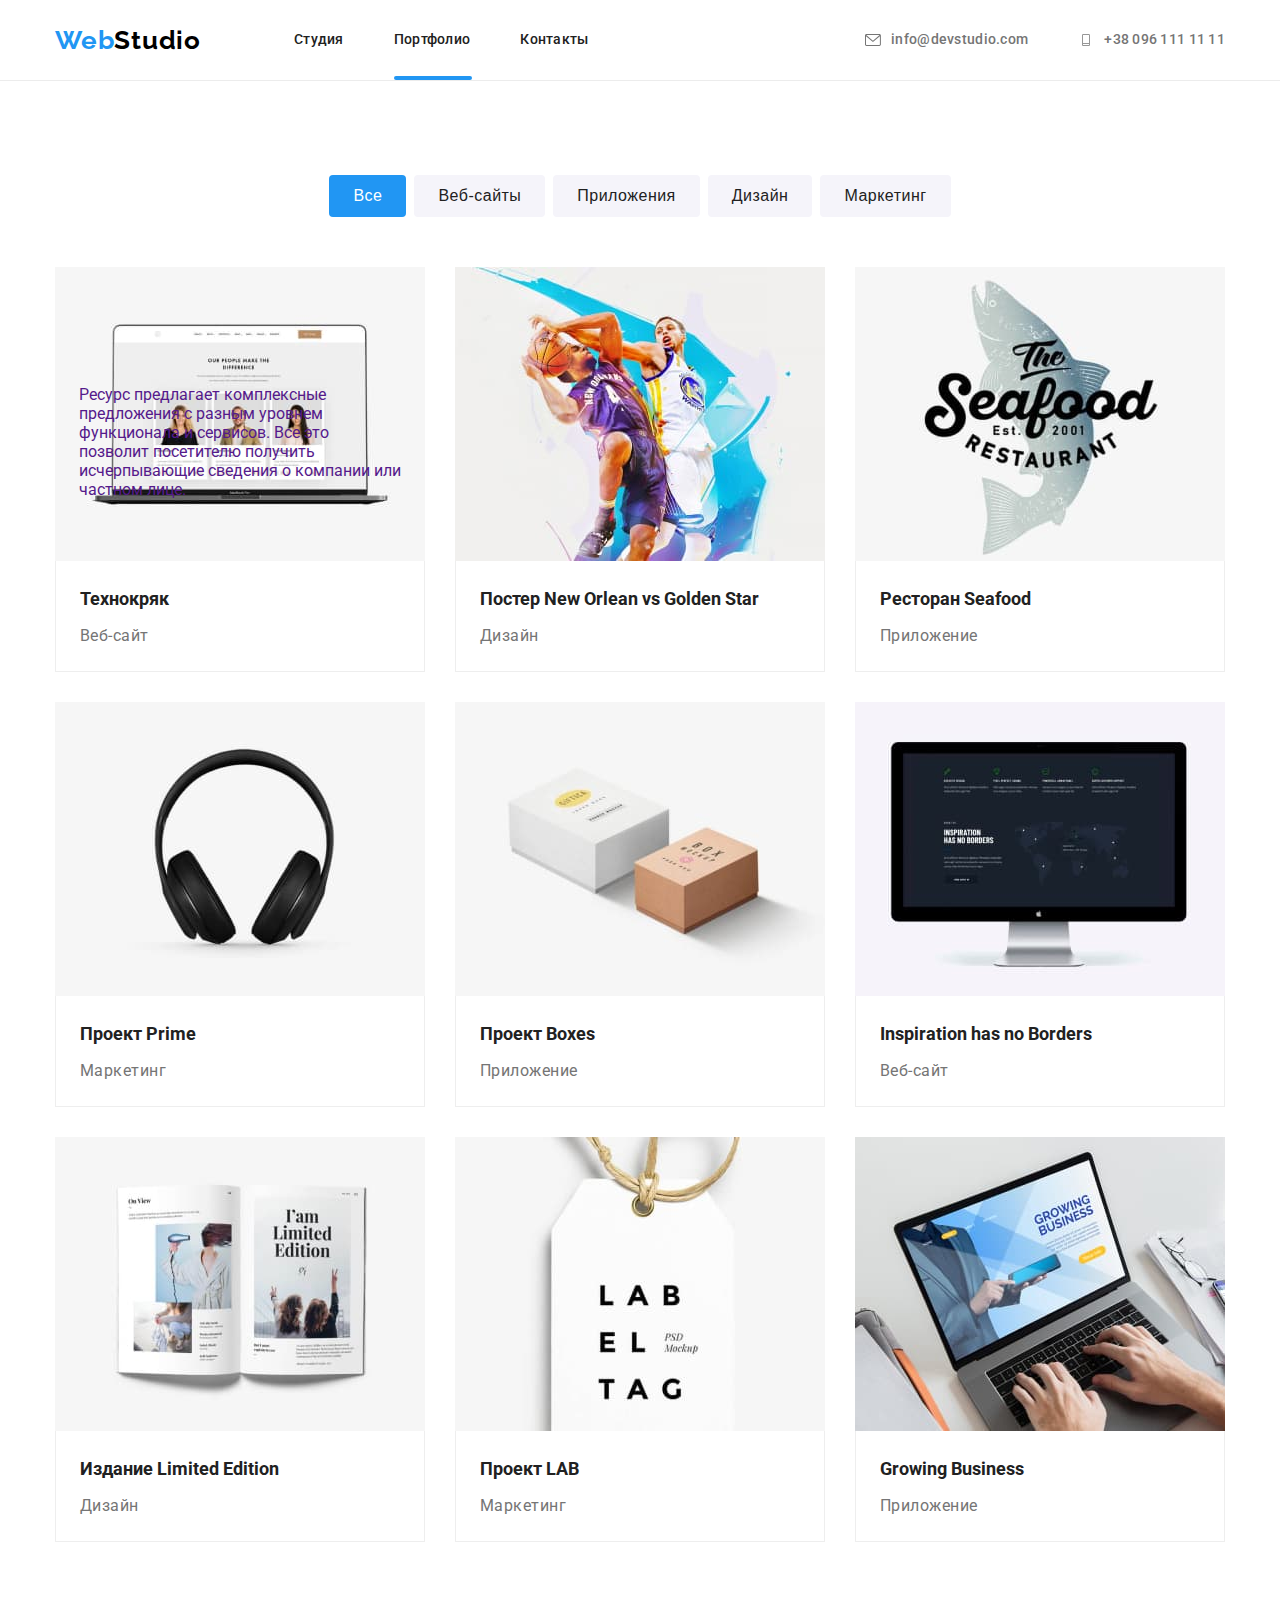
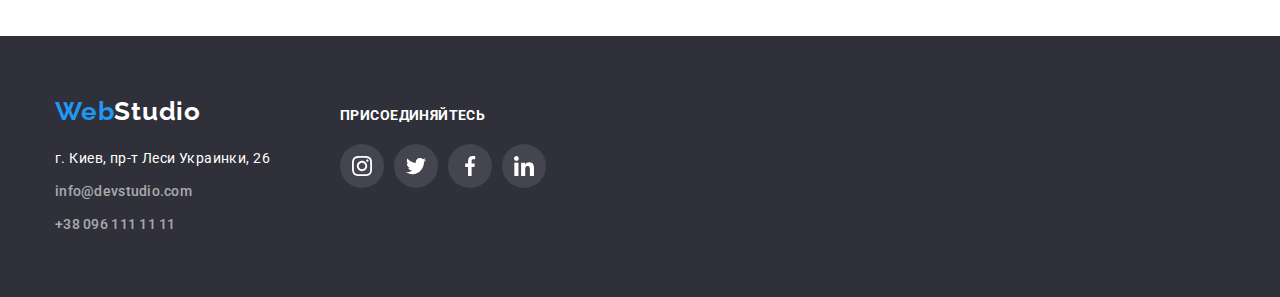
==== portfolio.html @ e0aaaae2 "02.04.2022" ====
<!DOCTYPE html>
<html lang="en">
  <head>
    <meta charset="UTF-8" />
    <meta http-equiv="X-UA-Compatible" content="IE=edge" />
    <meta name="viewport" content="width=device-width, initial-scale=1.0" />
    <title>Document</title>
    <link rel="preconnect" href="https://fonts.googleapis.com" />
    <link rel="preconnect" href="https://fonts.gstatic.com" crossorigin />
    <link
      href="https://fonts.googleapis.com/css2?family=Raleway:wght@700&family=Roboto:wght@400;500;700;900&display=swap"
      rel="stylesheet"
    />
    <link
      rel="stylesheet"
      href="https://cdnjs.cloudflare.com/ajax/libs/modern-normalize/1.1.0/modern-normalize.min.css"
      integrity="sha512-wpPYUAdjBVSE4KJnH1VR1HeZfpl1ub8YT/NKx4PuQ5NmX2tKuGu6U/JRp5y+Y8XG2tV+wKQpNHVUX03MfMFn9Q=="
      crossorigin="anonymous"
      referrerpolicy="no-referrer"
    />
    <link rel="stylesheet" href="./css/style.css" />
  </head>
  <body>
    <!-- header start -->
    <header class="section-nav">
      <div class="container header-container">
        <nav class="nav">
          <a href="" class="logo link"><span>Web</span>Studio</a>
          <ul class="site-nav list">
            <li class="item">
              <a class="link" href="./index.html">Студия</a>
            </li>
            <li class="item">
              <a class="link current-portfolio" href="./portfolio.html">Портфолио</a>
            </li>
            <li class="item">
              <a class="link" href="">Контакты</a>
            </li>
          </ul>
        </nav>
        <ul class="auth-nav list">
          <li class="item">
            <a class="link mail" href="mailto:info@example.com">
              <svg class="link-icon">
                <use href="./images/sprite.svg#envelope"></use></svg
              >info@devstudio.com</a
            >
          </li>
          <li class="item">
            <a class="link" href="tel:+38-099-111-11-11">
              <svg class="link-icon">
                <use href="./images/sprite.svg#telephone"></use></svg
              >+38 096 111 11 11</a
            >
          </li>
        </ul>
      </div>
    </header>
    <!-- header end -->
    <main>
      <section class="section filter-button">
        <div class="container">
          <ul class="buttons-list list">
            <li class="button-item">
              <button type="button" class="button current">Все</button>
            </li>
            <li class="button-item">
              <button type="button" class="button">Веб-сайты</button>
            </li>
            <li class="button-item">
              <button type="button" class="button">Приложения</button>
            </li>
            <li class="button-item">
              <button type="button" class="button">Дизайн</button>
            </li>
            <li class="button-item">
              <button type="button" class="button">Маркетинг</button>
            </li>
          </ul>
          <!-- our work -->
          <h1 class="visually-hidden">Наши работы</h1>
          <ul class="work-list list">
            <li class="work-list-item">
              <div class="work-list-link">
                <div class="product">
                  <a class="link" href="">
                   <img src="./images/portfolio/img-1.jpg"
                  alt="карточки членов команды на экране ноутбука"
                  width="370"
                  height="294"/>
                  <div class="product-text">
                    <p>Ресурс предлагает комплексные предложения с разным уровнем 
                    функционала и сервисов. Все это позволит посетителю получить 
                    исчерпывающие сведения о компании или частном лице.</p>

                  </div>
             
                  <div class="work-content">
                    <h2 class="work-title">Технокряк</h2>
                    <p class="work-text">Веб-сайт</p>
                   </div>
                </div>
              </div>
              </a>
            </li>
            <li class="work-list-item">
                <div class="work-list-link">
              <a class="link" href=""
                ><img
                  src="./images/portfolio/img-2.jpg"
                  alt="два баскетболиста борятся за мяч"
                  width="370"
                  height="294"
                />
                <div class="work-content">
                  <h2 class="work-title">Постер New Orlean vs Golden Star</h2>
                  <p class="work-text">Дизайн</p>
                </div>
              </div>
              </a>
            </li>
            <li class="work-list-item">
                <div class="work-list-link">
              <a class="link" href=""
                ><img
                  src="./images/portfolio/img-3.jpg"
                  alt="логотип ресторана морской кухни"
                  width="370"
                  height="294"
                />
                <div class="work-content">
                  <h2 class="work-title">Ресторан Seafood</h2>
                  <p class="work-text">Приложение</p>
                </div>
              </div>
              </a>
            </li>
            <li class="work-list-item">
                <div class="work-list-link">
              <a class="link" href=""
                ><img
                  src="./images/portfolio/img-4.jpg"
                  alt="безпроводные накладные наушники"
                  width="370"
                  height="294"
                />
                <div class="work-content">
                  <h2 class="work-title">Проект Prime</h2>
                  <p class="work-text">Маркетинг</p>
                </div>
              </div>
              </a>
            </li>
            <li class="work-list-item">
                <div class="work-list-link">
              <a class="link" href=""
                ><img
                  src="./images/portfolio/img-5.jpg"
                  alt="две коробки - коричневая поменьше, белая побольше"
                  width="370"
                  height="294"
                />
                <div class="work-content">
                  <h2 class="work-title">Проект Boxes</h2>
                  <p class="work-text">Приложение</p>
                </div>
              </div>
              </a>
            </li>
            <li class="work-list-item">
                <div class="work-list-link">
              <a class="link" href=""
                ><img
                  src="./images/portfolio/img-6.jpg"
                  alt="заставка на моноблоке"
                  width="370"
                  height="294"
                />
                <div class="work-content">
                  <h2 class="work-title">Inspiration has no Borders</h2>
                  <p class="work-text">Веб-сайт</p>
                </div>
              </div>
              </a>
            </li>
            <li class="work-list-item">
                <div class="work-list-link">
              <a class="link" href=""
                ><img
                  src="./images/portfolio/img-7.jpg"
                  alt="разворот журнала"
                  width="370"
                  height="294"
                />
                <div class="work-content">
                  <h2 class="work-title">Издание Limited Edition</h2>
                  <p class="work-text">Дизайн</p>
                </div>
              </div>
              </a>
            </li>
            <li class="work-list-item">
                <div class="work-list-link">
              <a class="link" href=""
                ><img
                  src="./images/portfolio/img-8.jpg"
                  alt="бирка с товара"
                  width="370"
                  height="294"
                />
                <div class="work-content">
                  <h2 class="work-title">Проект LAB</h2>
                  <p class="work-text">Маркетинг</p>
                </div
                ></div>
              </a>
            </li>
            <li class="work-list-item">
                <div class="work-list-link">
              <a class="link" href=""
                ><img
                  src="./images/portfolio/img-9.jpg"
                  alt="руки на клавиатуре ноутбука"
                  width="370"
                  height="294"
                />
                <div class="work-content">
                  <h2 class="work-title">Growing Business</h2>
                  <p class="work-text">Приложение</p>
                </div>
              </div>
              </a>
            </li>
          </ul>
        </div>
      </section>
    </main>
    <footer class="footer">
      <div class="container footer-content">
        <div class="contact-footer">
          <a class="logo-footer link" href=""><span>Web</span>Studio</a>
          <address class="adress list">
            <ul class="nav-footer list">
              <li class="nav-footer-item">г. Киев, пр-т Леси Украинки, 26</li>
              <li class="nav-footer-item">
                <a class="link" href="mailto:info@example.com"
                  >info@devstudio.com</a
                >
              </li>
              <li class="nav-footer-item">
                <a class="link" href="tel:+38-099-111-11-11"
                  >+38 096 111 11 11</a
                >
              </li>
            </ul>
          </address>
        </div>
        <div class="join">
          <b class="join-title">присоединяйтесь</b>
          <ul class="join-list list">
            <li class="join-list-item">
              <a class="join-list-link" href="">
                <svg class="join-list-icon" width="20" height="20">
                  <use href="./images/sprite.svg#instagram"></use>
                </svg>
              </a>
            </li>
            <li class="join-list-item">
              <a class="join-list-link" href="">
                <svg class="join-list-icon" width="20" height="20">
                  <use href="./images/sprite.svg#twitter"></use>
                </svg>
              </a>
            </li>
            <li class="join-list-item">
              <a class="join-list-link" href="">
                <svg class="join-list-icon" width="20" height="20">
                  <use href="./images/sprite.svg#facebook"></use>
                </svg>
              </a>
            </li>
            <li class="join-list-item">
              <a class="join-list-link" href="">
                <svg class="join-list-icon" width="20" height="20">
                  <use href="./images/sprite.svg#linkedin"></use>
                </svg>
              </a>
            </li>
          </ul>
        </div>
      </div>
    </footer>
  </body>
</html>
---- css/style.css ----
html {
  box-sizing: border-box;
}

*,
*::before,
*::after {
  box-sizing: border-box;
}

:root {
  --primary-title-color: #212121;
  --secondary-text-color: #757575;
  --accent-color: #2196f3;
  --secondary-accent-color: #ffffff;
}

body {
  margin: 0;
  color: var(--secondary-text-color);
  /* link: var(--primary-title-color); */
  font-family: Roboto, sans-serif;
  background-color: var(--secondary-accent-color);
}

/* Reset */

h1,
h2,
h3,
p {
  margin-top: 0;
  margin-bottom: 0;
}

ul {
  margin-top: 0;
  margin-bottom: 0;
  padding-left: 0;
}

img {
  display: block;
}

.list {
  list-style: none;
}
.link {
  text-decoration: none;
}

address {
  font-style: normal;
}

.container {
  width: 1200px;
  padding-left: 15px;
  padding-right: 15px;
  margin-left: auto;
  margin-right: auto;
}

.section {
  padding-top: 94px;
  padding-bottom: 94px;
}
/* header start */

.section-nav {
  border-bottom: 1px solid #ececec;
}

.header-container {
  display: flex;
  align-items: center;
}

.nav {
  display: flex;
}

.logo {
  display: flex;
  margin-right: 93px;
  align-items: center;
  font-family: Raleway, sans-serif;
  font-weight: 700;
  font-size: 26px;
  line-height: 1.19;
  letter-spacing: 0.03em;
  color: #000000;
}
.logo span {
  font-family: Raleway, sans-serif;
  font-weight: 700;
  font-size: 26px;
  line-height: 1.19;
  letter-spacing: 0.03em;
  color: var(--accent-color);
}
.site-nav {
  display: flex;
  position: relative;
}
.site-nav .item .link {
  display: block;
  padding-top: 32px;
  padding-bottom: 32px;
  /* outline: 1px solid red; */
}
.site-nav .item:not(:last-child) {
  margin-right: 50px;
}

.site-nav .link {
  font-weight: 500;
  font-size: 14px;
  line-height: 1.14;
  letter-spacing: 0.02em;
  color: var(--primary-title-color);
}
.site-nav .link.current {
  color: var(--accent-color);
}
.nav {
  display: flex;
}

.auth-nav {
  display: flex;
  margin-left: auto;
}

.auth-nav .item {
  /* outline: 1px solid red; */
  margin-right: 50px;
}

.auth-nav .item:last-child {
  margin-right: 0;
}
.auth-nav .link {
  font-weight: 500;
  font-size: 14px;
  line-height: 1.14;
  letter-spacing: 0.02em;
  color: var(--secondary-text-color);
  display: flex;
  align-items: center;
}

.auth-nav .link-icon {
  fill: var(--secondary-text-color);
  width: 16px;
  height: 12px;
  margin-right: 10px;
}

.auth-nav .link:hover,
.auth-nav .link:focus,
.auth-nav .link-icon:hover,
.auth-nav .link-icon:focus,
.site-nav .link:hover,
.site-nav .link:focus {
  color: var(--accent-color);
  fill: var(--accent-color);
}

.link.current-index::after {
  content: "";
  display: flex;
  position: absolute;
  bottom: 0;
  width: 48px;
  height: 4px;
  border-radius: 2px;
  background-color: rgba(33, 150, 243, 1);
}

.link.current-portfolio::after {
  content: "";
  display: flex;
  position: absolute;
  bottom: 0;
  width: 78px;
  height: 4px;
  border-radius: 2px;
  background-color: rgba(33, 150, 243, 1);
}

/* header end */
/* hero start */

.hero {
  background-image: linear-gradient(
      rgba(47, 48, 58, 0.4),
      rgba(47, 48, 58, 0.4)
    ),
    url(../images/comand.jpg);
  background-size: 1600px, cover;
  text-align: center;

  background-color: #2f303a;
  margin-right: auto;
  margin-left: auto;
  max-width: 1600px;
  padding-top: 200px;
  padding-bottom: 200px;
}

.hero-title {
  max-width: 696px;
  margin-bottom: 30px;
  margin-left: auto;
  margin-right: auto;

  font-weight: 900;
  font-size: 44px;
  line-height: 1.36;
  text-align: center;
  letter-spacing: 0.06em;
  text-transform: uppercase;
  color: var(--secondary-accent-color);
}

.hero-button {
  min-width: 200px;
  padding-top: 10px;
  padding-bottom: 10px;
  padding-left: 30px;
  padding-right: 30px;
  border-radius: 4px;

  cursor: pointer;
  font-weight: 700;
  font-size: 16px;
  line-height: 1.88;
  letter-spacing: 0.06em;
  background: var(--accent-color);
  color: var(--secondary-accent-color);
}

.hero-button:hover,
.hero-button:focus {
  background-color: #188ce8;
}

/* hero end */

/* quality start*/

.visually-hidden {
  position: absolute;
  width: 1px;
  height: 1px;
  margin: -1px;
  border: 0;
  padding: 0;
  white-space: nowrap;
  clip-path: inset(100%);
  clip: rect(0 0 0 0);
  overflow: hidden;
}

.feature-list {
  display: flex;
  margin-left: -30px;
}
.quality {
  padding-bottom: 0;
}
.quality-card {
  flex-basis: calc((100% - 120px) / 4);
  margin-left: 30px;
}

.qualiti-item {
  display: flex;
  width: 270px;
  height: 120px;
  border-radius: 4px;
  justify-content: center;
  align-items: center;
  background-color: #f5f4fa;

  margin-bottom: 30px;
  text-align: center;
}

/* .quality-icon {
} */

.quality-title {
  margin-bottom: 10px;
  font-weight: 700;
  font-size: 14px;
  line-height: 1.14;
  letter-spacing: 0.03em;
  text-transform: uppercase;
  color: var(--primary-title-color);
}
.quality-text {
  font-weight: 400;
  font-size: 14px;
  line-height: 1.71;
  letter-spacing: 0.03em;
  color: var(--secondary-text-color);
}
/* qualiti end */

/* service start*/
.service-title {
  text-align: center;
  margin-bottom: 50px;
  font-weight: 700;
  font-size: 36px;
  line-height: 1.17;
  letter-spacing: 0.03em;
  color: var(--primary-title-color);
}
.service-list {
  display: flex;
  margin-left: -30px;
}

.service-card {
  flex-basis: calc((100% - 90px) / 3);
  margin-left: 30px;
}
/* service end */
/* team start */
.team {
  background: #f5f4fa;
}
.team-secondary-title {
  text-align: center;
  margin-bottom: 50px;
  font-weight: 700;
  font-size: 36px;
  line-height: 1.17;

  letter-spacing: 0.03em;
  color: var(--primary-title-color);
}

.social-list-link {
  display: flex;
  align-items: center;
  justify-content: center;
  width: 44px;
  height: 44px;
  background-color: #fff;
  border-radius: 50%;
  /* flex-wrap: wrap;
  text-align: center; */
}
.social-list-icon {
  fill: #afb1b8;
}

.social-list-link:hover,
.social-list-link:focus,
.social-list-link:hover .social-list-icon,
.social-list-link:focus .social-list-icon {
  background-color: var(--accent-color);
  fill: var(--secondary-accent-color);
}

.social-list {
  display: flex;
  justify-content: space-between;
}

.team-list {
  display: flex;
  margin-left: -30px;
}

.team-card {
  flex-wrap: wrap;
  text-align: center;
  flex-basis: calc((100% - 120px) / 4);
  margin-left: 30px;
}

.team-title {
  margin-bottom: 10px;
  font-weight: 500;
  font-size: 16px;
  line-height: 1.19;

  letter-spacing: 0.03em;
  color: var(--primary-title-color);
}

.team-content {
  padding-top: 30px;
  padding-bottom: 30px;
  padding-left: 32px;
  padding-right: 32px;
  background-color: var(--secondary-accent-color);
  box-shadow: 0px 2px 1px rgba(0, 0, 0, 0.2), 0px 1px 1px rgba(0, 0, 0, 0.14),
    0px 1px 3px rgba(0, 0, 0, 0.12);
}

.team-text {
  font-weight: 400;
  font-size: 16px;
  line-height: 1.19;
  margin-bottom: 16px;

  letter-spacing: 0.03em;
  color: var(--secondary-text-color);
}
/* team end */

/* client-start */

.clients-title {
  text-align: center;
  margin-bottom: 50px;
  font-weight: 700;
  font-size: 36px;
  line-height: 1.17;

  letter-spacing: 0.03em;
  color: var(--primary-title-color);
}

.client-list {
  display: flex;
  align-items: center;

  /* justify-content: space-between; */
}

.client-link {
  display: flex;
  width: 170px;
  height: 92px;
  justify-content: center;
  align-items: center;
  background-color: var(--secondary-accent-color);
}

.client-link:hover .client-link-icon,
.client-link:focus .client-link-icon {
  fill: var(--accent-color);
}

.client-card {
  background-color: #afb1b8;
  border: 1px solid #afb1b8;
  border-radius: 4px;
}
.client-card:hover,
.client-card:focus {
  outline: none;
  border: 1px solid var(--accent-color);
}

.client-card:not(:last-child) {
  margin-right: 30px;
}
/* 
.client-item {
} */

.client-link-icon {
  fill: #afb1b8;
}

/* client-end */

/* footer start */
.footer {
  padding-top: 60px;
  padding-bottom: 60px;
  background: #2f303a;
}

.footer-content {
  display: flex;
  align-items: baseline;
}

.adress {
  font-style: normal;
  margin-top: 20px;
  font-size: 14px;
  line-height: 1.71;
  letter-spacing: 0.03em;
  color: var(--secondary-accent-color);
}

.logo-footer {
  font-family: Raleway, sans-serif;
  font-weight: 700;
  font-size: 26px;
  line-height: 1.19;
  letter-spacing: 0.03em;
  color: var(--secondary-accent-color);
}
.logo-footer span {
  font-family: Raleway, sans-serif;
  font-weight: 700;
  font-size: 26px;
  line-height: 1.19;
  letter-spacing: 0.03em;

  color: var(--accent-color);
}
.nav-footer .link {
  font-weight: 500;
  font-size: 14px;
  line-height: 1.14;
  letter-spacing: 0.02em;
  color: rgba(255, 255, 255, 0.6);
}
.nav-footer .link:hover,
.nav-footer .link:focus {
  color: var(--secondary-accent-color);
}
.nav-footer-item:not(:last-child) {
  margin-bottom: 9px;
}

.join {
  /* margin-top: 12px; */
  margin-left: 70px;
}

.join-title {
  display: block;
  margin-bottom: 20px;
  font-weight: 700;
  font-size: 14px;
  line-height: 1.14;
  letter-spacing: 0.03em;
  text-transform: uppercase;
  color: var(--secondary-accent-color);
}

.join-list-link {
  display: flex;
  align-items: center;
  justify-content: center;
  width: 44px;
  height: 44px;
  background-color: rgba(255, 255, 255, 0.1);
  border-radius: 50%;
  /* flex-wrap: wrap;
  text-align: center; */
}
.join-list-icon {
  fill: var(--secondary-accent-color);
}

.join-list-item:not(:last-child) {
  margin-right: 10px;
}

.join-list-link:hover,
.join-list-link:focus,
.join-list-link:hover .social-list-icon,
.join-list-link:focus .social-list-icon {
  background-color: var(--accent-color);
  fill: var(--secondary-accent-color);
}

.join-list {
  display: flex;
  justify-content: space-between;
}

/* Portfolio */

/* filters start */
.buttons-list .current {
  color: var(--secondary-accent-color);
  background: var(--accent-color);
}
/* .buttons {
  
} */
.buttons-list {
  display: flex;

  justify-content: center;
  margin-bottom: 50px;
}

.button-item:not(:last-child) {
  margin-right: 8px;
}

.button {
  padding: 6px 22px;
  border-radius: 4px;
  border-color: transparent;
  font-weight: 500;
  font-size: 16px;
  line-height: 1.62;
  letter-spacing: 0.03em;
  color: var(--primary-title-color);
  cursor: pointer;
  background: #f5f4fa;
}
.button:hover,
.button:focus {
  background-color: var(--accent-color);
  color: var(--secondary-accent-color);
  box-shadow: 0px 2px 2px rgba(0, 0, 0, 0.12), 0px 1px 2px rgba(0, 0, 0, 0.08),
    0px 3px 1px rgba(0, 0, 0, 0.1);
}
/* filters end */

/* work start */
.work-list {
  display: flex;
  flex-wrap: wrap;
  margin-left: -30px;
  margin-top: -30px;
}

.work-list-item {
  margin-left: 30px;
  margin-top: 30px;
  flex-basis: calc((100% - 90px) / 3);
}

.product {
  position: relative;
}

/* ..product:hover::before {
  opacity: 1;
} */

.product::before {
  display: inline-block;
  position: absolute;
  content: "";
  width: 100%;
  height: 100%;
  background-color: rgba(33, 150, 243, 0.9);

  opacity: 0;
}

.work-list-link .product-text {
  position: absolute;
  /* top: 0;
  bottom: 0; */
  top: 50%;
  left: 50%;
  transform: translate(-50%, -50%);

  width: 322px;
  height: 168px;
}

.work-list-link:hover,
.work-list-link:focus {
  opacity: 1;
  box-shadow: 1px 4px 6px rgba(0, 0, 0, 0.16), 0px 4px 4px rgba(0, 0, 0, 0.06),
    0px 1px 1px rgba(0, 0, 0, 0.12);
}

.work-title {
  margin-bottom: 4px;
  font-weight: 700;
  font-size: 18px;
  line-height: 2;
  color: var(--primary-title-color);
}

.work-content {
  padding: 20px 24px;
  /* outline: 1px solid tomato; */
  border: 1px solid #eeeeee;
  border-top: none;
}

.work-text {
  font-weight: 400;
  font-size: 16px;
  line-height: 1.88;
  letter-spacing: 0.03em;
  color: var(--secondary-text-color);
}
/* work end */

.backdrop {
  position: fixed;
  top: 0;
  left: 0;
  width: 100%;
  height: 100%;
  background-color: rgba(0, 0, 0, 0.2);
}

.backdrop.is-hidden {
  opacity: 0;
  visibility: hidden;
  pointer-events: none;
}

.modal {
  position: absolute;
  top: 50%;
  left: 50%;
  transform: translate(-50%, -50%);

  height: 581px;
  width: 528px;
  border-radius: 4px;
  background-color: var(--secondary-accent-color);
  box-shadow: 0px 2px 1px rgba(0, 0, 0, 0.2), 0px 1px 1px rgba(0, 0, 0, 0.14),
    0px 1px 3px rgba(0, 0, 0, 0.12);
}

.hero-close-btn {
  position: absolute;
  top: 18px;
  right: 12px;
  padding: 0;

  display: flex;
  justify-content: center;
  align-items: center;
  width: 30px;
  height: 30px;
  border-radius: 50%;
  border: 1px solid rgba(0, 0, 0, 0.1);
  background-color: transparent;
  cursor: pointer;
}
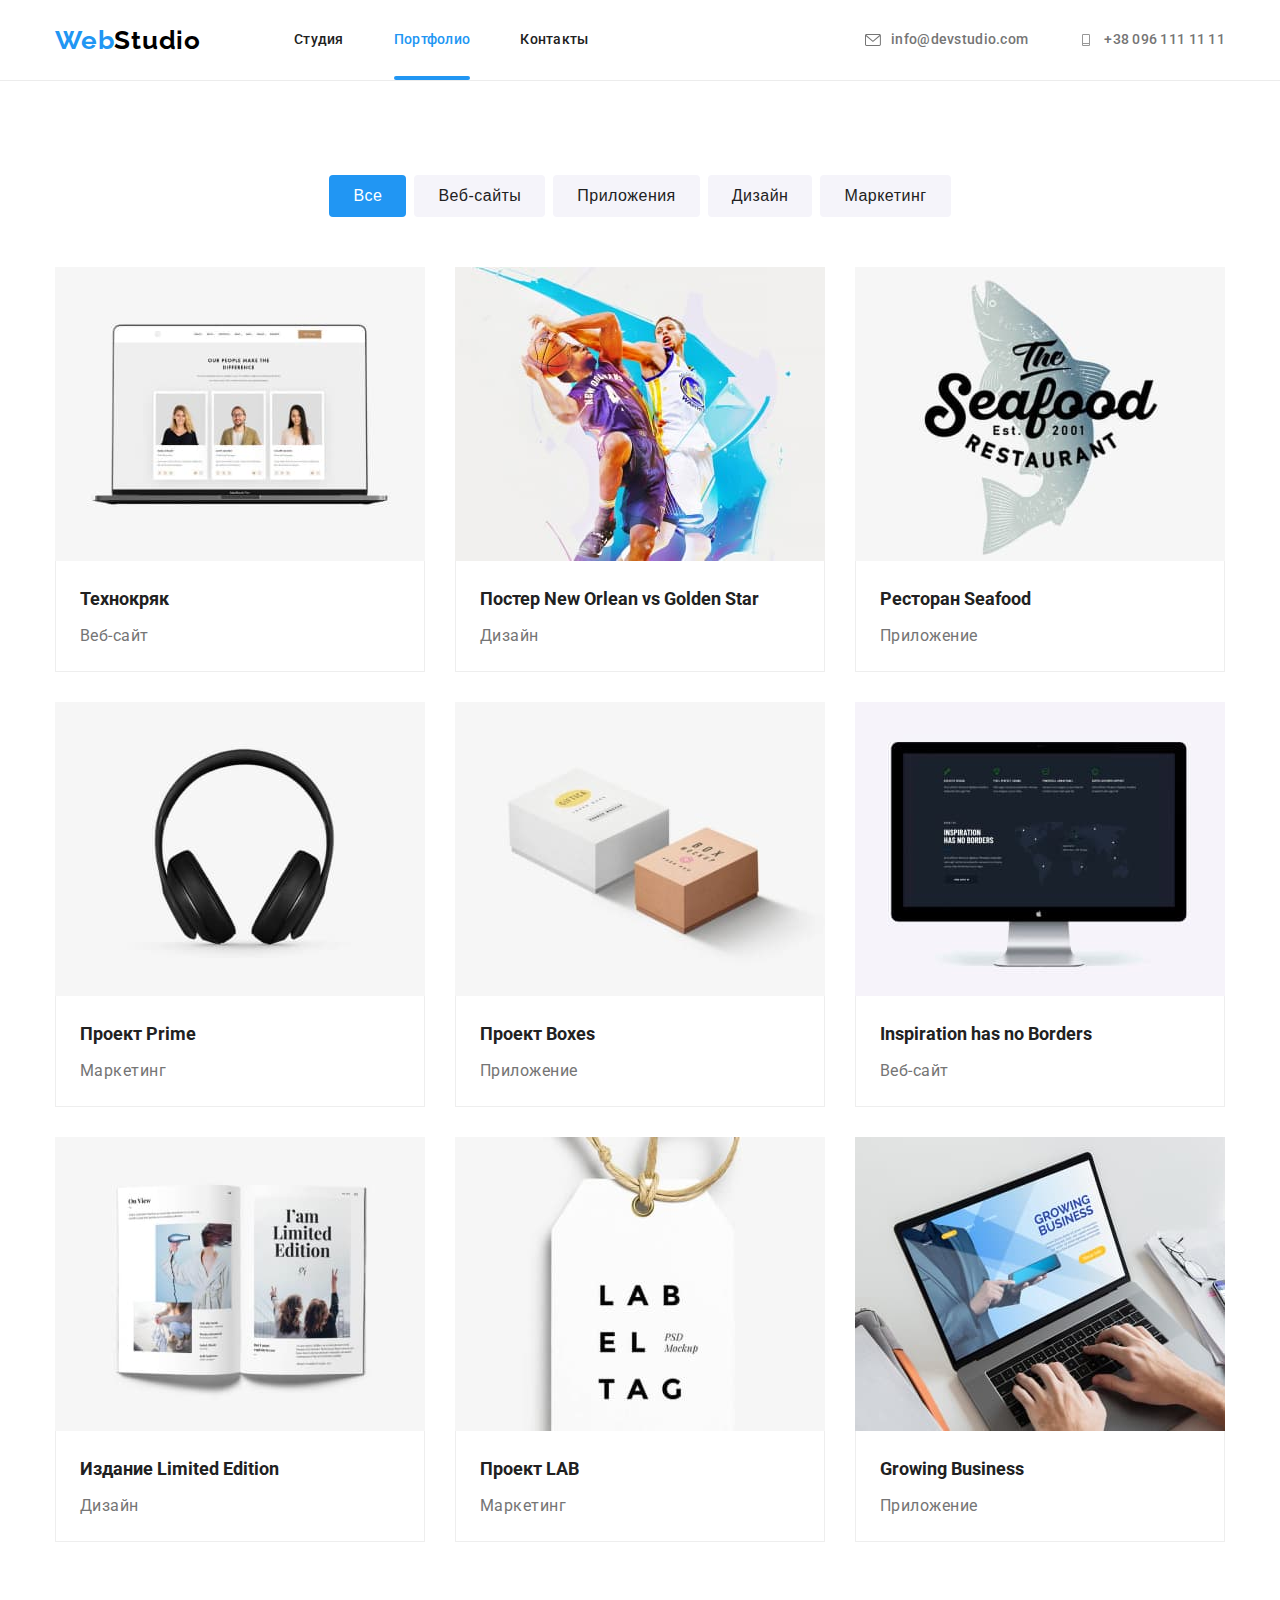
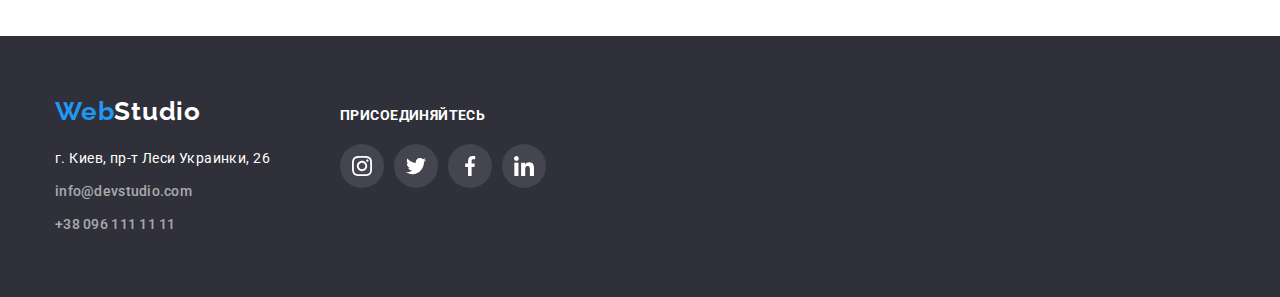
==== commit 41eac29b: "03.04.2022" ====
--- a/portfolio.html
+++ b/portfolio.html
@@ -31,7 +31,7 @@
               <a class="link" href="./index.html">Студия</a>
             </li>
             <li class="item">
-              <a class="link current-portfolio" href="./portfolio.html">Портфолио</a>
+              <a class="link current" href="./portfolio.html">Портфолио</a>
             </li>
             <li class="item">
               <a class="link" href="">Контакты</a>
@@ -42,16 +42,14 @@
           <li class="item">
             <a class="link mail" href="mailto:info@example.com">
               <svg class="link-icon">
-                <use href="./images/sprite.svg#envelope"></use></svg
-              >info@devstudio.com</a
-            >
+                <use href="./images/sprite.svg#envelope"></use>
+              </svg>info@devstudio.com</a>
           </li>
           <li class="item">
             <a class="link" href="tel:+38-099-111-11-11">
               <svg class="link-icon">
-                <use href="./images/sprite.svg#telephone"></use></svg
-              >+38 096 111 11 11</a
-            >
+                <use href="./images/sprite.svg#telephone"></use>
+                </svg>+38 096 111 11 11</a>
           </li>
         </ul>
       </div>
@@ -83,24 +81,31 @@
             <li class="work-list-item">
               <div class="work-list-link">
                 <div class="product">
-                  <a class="link" href="">
+                <a class="link" href="">
                    <img src="./images/portfolio/img-1.jpg"
                   alt="карточки членов команды на экране ноутбука"
                   width="370"
                   height="294"/>
-                  <div class="product-text">
-                    <p>Ресурс предлагает комплексные предложения с разным уровнем 
-                    функционала и сервисов. Все это позволит посетителю получить 
-                    исчерпывающие сведения о компании или частном лице.</p>
-
-                  </div>
-             
-                  <div class="work-content">
+                    <div class="product-thumb">
+                    <p>Ресурс предлагает комплексные предложения 
+                    с разным уровнем функционала и сервисов. 
+                    Все это позволит посетителю получить исчерпывающие 
+                    сведения о компании или частном лице.</p>
+
+
+
+                </div> 
+                
+                </div>
+                  
+                <div class="work-content">
                     <h2 class="work-title">Технокряк</h2>
                     <p class="work-text">Веб-сайт</p>
-                   </div>
-                </div>
-              </div>
+                </div>
+
+                
+              </div>
+
               </a>
             </li>
             <li class="work-list-item">
--- a/css/style.css
+++ b/css/style.css
@@ -168,23 +168,16 @@
   fill: var(--accent-color);
 }
 
-.link.current-index::after {
+.item {
+  position: relative;
+}
+
+.item .current::after {
   content: "";
   display: flex;
   position: absolute;
   bottom: 0;
-  width: 48px;
-  height: 4px;
-  border-radius: 2px;
-  background-color: rgba(33, 150, 243, 1);
-}
-
-.link.current-portfolio::after {
-  content: "";
-  display: flex;
-  position: absolute;
-  bottom: 0;
-  width: 78px;
+  width: 100%;
   height: 4px;
   border-radius: 2px;
   background-color: rgba(33, 150, 243, 1);
@@ -626,45 +619,67 @@
 }
 
 .work-list-item {
+  /* position: relative; */
   margin-left: 30px;
   margin-top: 30px;
   flex-basis: calc((100% - 90px) / 3);
 }
-
 .product {
   position: relative;
-}
-
-/* ..product:hover::before {
-  opacity: 1;
-} */
+  overflow: hidden;
+}
 
 .product::before {
   display: inline-block;
+  content: "";
+
   position: absolute;
-  content: "";
+  top: 0;
+  left: 0;
   width: 100%;
   height: 100%;
   background-color: rgba(33, 150, 243, 0.9);
-
-  opacity: 0;
-}
-
-.work-list-link .product-text {
+  /* opacity: 0; */
+  transform: translateY(100%);
+  transition: transform 250ms cubic-bezier(0.4, 0, 0.2, 1);
+}
+.work-list-item:hover .product::before {
+  /* transform: translateY(0); */
+}
+.product:hover::before {
+  opacity: 1;
+}
+
+.product-thumb {
   position: absolute;
-  /* top: 0;
-  bottom: 0; */
+  display: inline-block;
+  width: 322px;
+  height: 168px;
   top: 50%;
   left: 50%;
   transform: translate(-50%, -50%);
-
-  width: 322px;
-  height: 168px;
-}
-
-.work-list-link:hover,
-.work-list-link:focus {
+  opacity: 0;
+  font-family: roboto;
+  font-weight: 400;
+  font-size: 18px;
+  line-height: 1.55;
+  letter-spacing: 0.03em;
+  color: rgba(255, 255, 255, 1);
+
+  transform: translateY(100%);
+  transition: transform 250ms cubic-bezier(0.4, 0, 0.2, 1);
+}
+
+/* .produck-thumb:hover {
   opacity: 1;
+} */
+
+.work-list-item:hover,
+.work-list-item:focus,
+.work-list-item:hover .product::before,
+.work-list-item:hover .product-thumb {
+  opacity: 1;
+  transform: translateY(0);
   box-shadow: 1px 4px 6px rgba(0, 0, 0, 0.16), 0px 4px 4px rgba(0, 0, 0, 0.06),
     0px 1px 1px rgba(0, 0, 0, 0.12);
 }
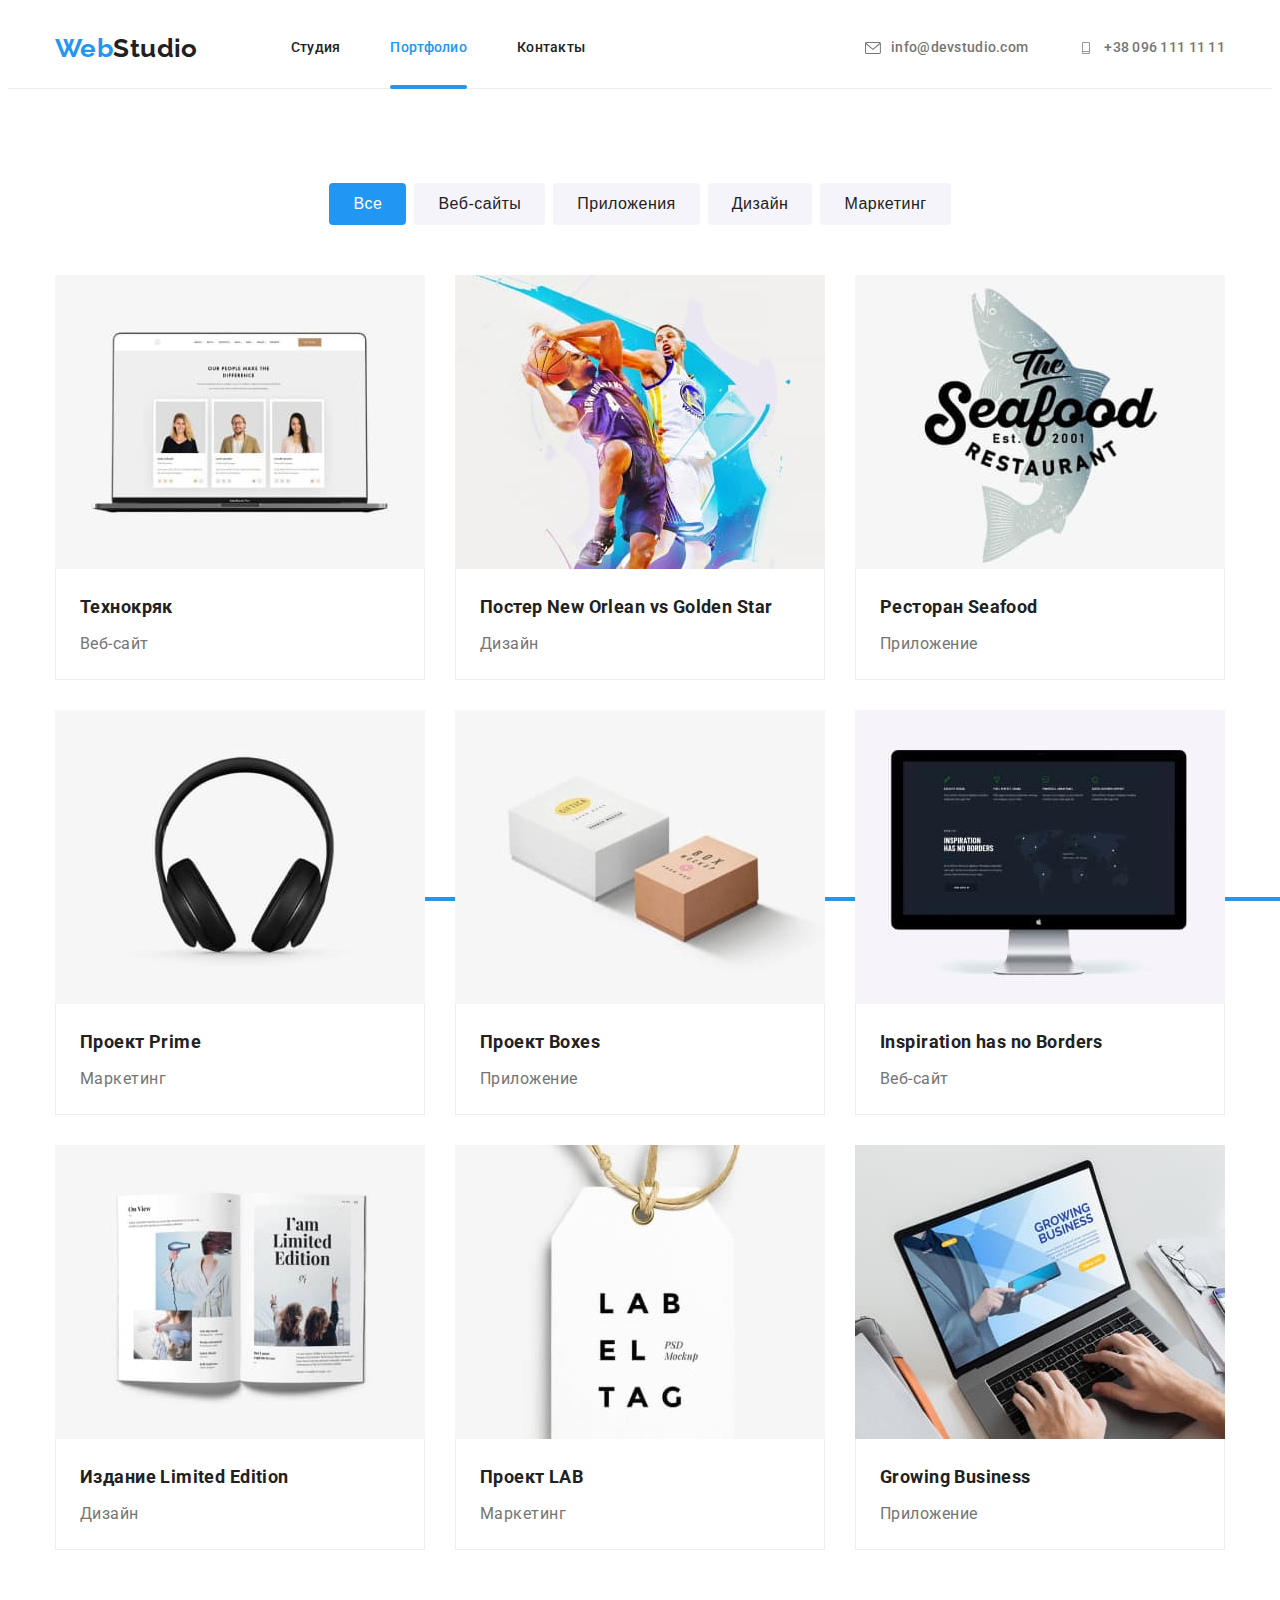
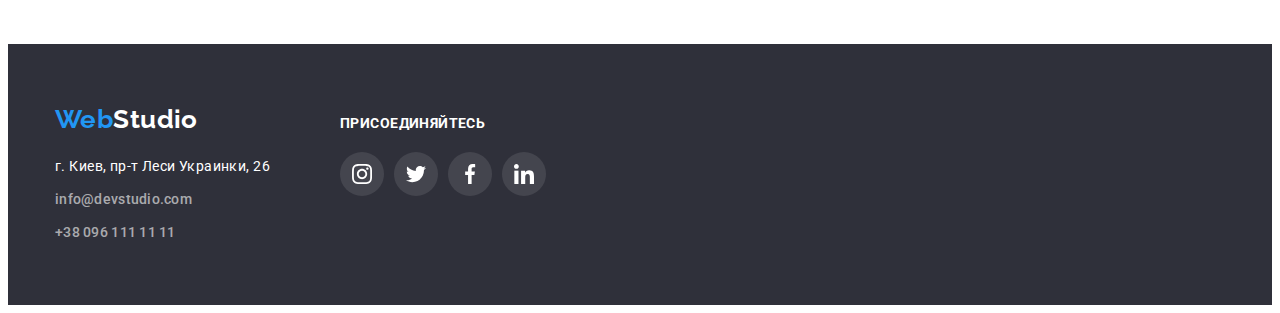
==== commit c3aa3603: "05.04.2022 v.1.0" ====
--- a/portfolio.html
+++ b/portfolio.html
@@ -22,34 +22,40 @@
   </head>
   <body>
     <!-- header start -->
-    <header class="section-nav">
+    <header class="header">
       <div class="container header-container">
         <nav class="nav">
-          <a href="" class="logo link"><span>Web</span>Studio</a>
+          <a href="" class="logo link"
+            >Web<span class="logo-black">Studio</span></a
+          >
           <ul class="site-nav list">
             <li class="item">
-              <a class="link" href="./index.html">Студия</a>
+              <a class="link header-link" href="./index.html">Студия</a>
             </li>
             <li class="item">
-              <a class="link current" href="./portfolio.html">Портфолио</a>
+              <a class="link header-link current" href="./portfolio.html"
+                >Портфолио</a
+              >
             </li>
             <li class="item">
-              <a class="link" href="">Контакты</a>
+              <a class="link header-link" href="">Контакты</a>
             </li>
           </ul>
         </nav>
         <ul class="auth-nav list">
           <li class="item">
-            <a class="link mail" href="mailto:info@example.com">
+            <a class="link header-link" href="mailto:info@example.com">
               <svg class="link-icon">
-                <use href="./images/sprite.svg#envelope"></use>
-              </svg>info@devstudio.com</a>
+                <use href="./images/sprite.svg#envelope"></use></svg
+              >info@devstudio.com</a
+            >
           </li>
           <li class="item">
-            <a class="link" href="tel:+38-099-111-11-11">
+            <a class="link header-link" href="tel:+38-099-111-11-11">
               <svg class="link-icon">
-                <use href="./images/sprite.svg#telephone"></use>
-                </svg>+38 096 111 11 11</a>
+                <use href="./images/sprite.svg#telephone"></use></svg
+              >+38 096 111 11 11</a
+            >
           </li>
         </ul>
       </div>
@@ -77,164 +83,267 @@
           </ul>
           <!-- our work -->
           <h1 class="visually-hidden">Наши работы</h1>
-          <ul class="work-list list">
-            <li class="work-list-item">
-              <div class="work-list-link">
-                <div class="product">
-                <a class="link" href="">
-                   <img src="./images/portfolio/img-1.jpg"
-                  alt="карточки членов команды на экране ноутбука"
-                  width="370"
-                  height="294"/>
-                    <div class="product-thumb">
-                    <p>Ресурс предлагает комплексные предложения 
-                    с разным уровнем функционала и сервисов. 
-                    Все это позволит посетителю получить исчерпывающие 
-                    сведения о компании или частном лице.</p>
-
-
-
-                </div> 
-                
-                </div>
-                  
-                <div class="work-content">
+          <ul class="card-set work-list list">
+            <li class="work-list-item">
+              <div class="work-list-link">
+                <a class="link" href="">
+                  <div class="product">
+                    <img
+                      src="./images/portfolio/img-1.jpg"
+                      alt="карточки членов команды на экране ноутбука"
+                      width="370"
+                      height="294"
+                    />
+                    <div class="product-overlay">
+                      <div class="product-thumb">
+                        <p>
+                          Ресурс предлагает комплексные предложения с разным
+                          уровнем функционала и сервисов. Все это позволит
+                          посетителю получить исчерпывающие сведения о компании
+                          или частном лице.
+                        </p>
+                      </div>
+                    </div>
+                  </div>
+                  <div class="work-content">
                     <h2 class="work-title">Технокряк</h2>
                     <p class="work-text">Веб-сайт</p>
-                </div>
-
-                
-              </div>
-
-              </a>
-            </li>
-            <li class="work-list-item">
-                <div class="work-list-link">
-              <a class="link" href=""
-                ><img
-                  src="./images/portfolio/img-2.jpg"
-                  alt="два баскетболиста борятся за мяч"
-                  width="370"
-                  height="294"
-                />
-                <div class="work-content">
-                  <h2 class="work-title">Постер New Orlean vs Golden Star</h2>
-                  <p class="work-text">Дизайн</p>
-                </div>
-              </div>
-              </a>
-            </li>
-            <li class="work-list-item">
-                <div class="work-list-link">
-              <a class="link" href=""
-                ><img
-                  src="./images/portfolio/img-3.jpg"
-                  alt="логотип ресторана морской кухни"
-                  width="370"
-                  height="294"
-                />
-                <div class="work-content">
-                  <h2 class="work-title">Ресторан Seafood</h2>
-                  <p class="work-text">Приложение</p>
-                </div>
-              </div>
-              </a>
-            </li>
-            <li class="work-list-item">
-                <div class="work-list-link">
-              <a class="link" href=""
-                ><img
-                  src="./images/portfolio/img-4.jpg"
-                  alt="безпроводные накладные наушники"
-                  width="370"
-                  height="294"
-                />
-                <div class="work-content">
-                  <h2 class="work-title">Проект Prime</h2>
-                  <p class="work-text">Маркетинг</p>
-                </div>
-              </div>
-              </a>
-            </li>
-            <li class="work-list-item">
-                <div class="work-list-link">
-              <a class="link" href=""
-                ><img
-                  src="./images/portfolio/img-5.jpg"
-                  alt="две коробки - коричневая поменьше, белая побольше"
-                  width="370"
-                  height="294"
-                />
-                <div class="work-content">
-                  <h2 class="work-title">Проект Boxes</h2>
-                  <p class="work-text">Приложение</p>
-                </div>
-              </div>
-              </a>
-            </li>
-            <li class="work-list-item">
-                <div class="work-list-link">
-              <a class="link" href=""
-                ><img
-                  src="./images/portfolio/img-6.jpg"
-                  alt="заставка на моноблоке"
-                  width="370"
-                  height="294"
-                />
-                <div class="work-content">
-                  <h2 class="work-title">Inspiration has no Borders</h2>
-                  <p class="work-text">Веб-сайт</p>
-                </div>
-              </div>
-              </a>
-            </li>
-            <li class="work-list-item">
-                <div class="work-list-link">
-              <a class="link" href=""
-                ><img
-                  src="./images/portfolio/img-7.jpg"
-                  alt="разворот журнала"
-                  width="370"
-                  height="294"
-                />
-                <div class="work-content">
-                  <h2 class="work-title">Издание Limited Edition</h2>
-                  <p class="work-text">Дизайн</p>
-                </div>
-              </div>
-              </a>
-            </li>
-            <li class="work-list-item">
-                <div class="work-list-link">
-              <a class="link" href=""
-                ><img
-                  src="./images/portfolio/img-8.jpg"
-                  alt="бирка с товара"
-                  width="370"
-                  height="294"
-                />
-                <div class="work-content">
-                  <h2 class="work-title">Проект LAB</h2>
-                  <p class="work-text">Маркетинг</p>
-                </div
-                ></div>
-              </a>
-            </li>
-            <li class="work-list-item">
-                <div class="work-list-link">
-              <a class="link" href=""
-                ><img
-                  src="./images/portfolio/img-9.jpg"
-                  alt="руки на клавиатуре ноутбука"
-                  width="370"
-                  height="294"
-                />
-                <div class="work-content">
-                  <h2 class="work-title">Growing Business</h2>
-                  <p class="work-text">Приложение</p>
-                </div>
-              </div>
-              </a>
+                  </div>
+                </a>
+              </div>
+            </li>
+            <li class="work-list-item">
+              <div class="work-list-link">
+                <a class="link" href="">
+                  <div class="product">
+                    <img
+                      src="./images/portfolio/img-2.jpg"
+                      alt="два баскетболиста борятся за мяч"
+                      width="370"
+                      height="294"
+                    />
+                    <div class="product-overlay">
+                      <div class="product-thumb">
+                        <p>
+                          Ресурс предлагает комплексные предложения с разным
+                          уровнем функционала и сервисов. Все это позволит
+                          посетителю получить исчерпывающие сведения о компании
+                          или частном лице.
+                        </p>
+                      </div>
+                    </div>
+                  </div>
+                  <div class="work-content">
+                    <h2 class="work-title">Постер New Orlean vs Golden Star</h2>
+                    <p class="work-text">Дизайн</p>
+                  </div>
+                </a>
+              </div>
+            </li>
+            <li class="work-list-item">
+              <div class="work-list-link">
+                <a class="link" href="">
+                  <div class="product">
+                    <img
+                      src="./images/portfolio/img-3.jpg"
+                      alt="логотип ресторана морской кухни"
+                      width="370"
+                      height="294"
+                    />
+
+                    <div class="product-overlay">
+                      <div class="product-thumb">
+                        <p>
+                          Ресурс предлагает комплексные предложения с разным
+                          уровнем функционала и сервисов. Все это позволит
+                          посетителю получить исчерпывающие сведения о компании
+                          или частном лице.
+                        </p>
+                      </div>
+                    </div>
+                  </div>
+                  <div class="work-content">
+                    <h2 class="work-title">Ресторан Seafood</h2>
+                    <p class="work-text">Приложение</p>
+                  </div>
+                </a>
+              </div>
+            </li>
+            <li class="work-list-item">
+              <div class="work-list-link">
+                <a class="link" href="">
+                  <div class="product">
+                    <img
+                      src="./images/portfolio/img-4.jpg"
+                      alt="безпроводные накладные наушники"
+                      width="370"
+                      height="294"
+                    />
+
+                    <div class="product-overlay">
+                      <div class="product-thumb">
+                        <p>
+                          Ресурс предлагает комплексные предложения с разным
+                          уровнем функционала и сервисов. Все это позволит
+                          посетителю получить исчерпывающие сведения о компании
+                          или частном лице.
+                        </p>
+                      </div>
+                    </div>
+                  </div>
+                  <div class="work-content">
+                    <h2 class="work-title">Проект Prime</h2>
+                    <p class="work-text">Маркетинг</p>
+                  </div>
+                </a>
+              </div>
+            </li>
+            <li class="work-list-item">
+              <div class="work-list-link">
+                <a class="link" href="">
+                  <div class="product">
+                    <img
+                      src="./images/portfolio/img-5.jpg"
+                      alt="две коробки - коричневая поменьше, белая побольше"
+                      width="370"
+                      height="294"
+                    />
+
+                    <div class="product-overlay">
+                      <div class="product-thumb">
+                        <p>
+                          Ресурс предлагает комплексные предложения с разным
+                          уровнем функционала и сервисов. Все это позволит
+                          посетителю получить исчерпывающие сведения о компании
+                          или частном лице.
+                        </p>
+                      </div>
+                    </div>
+                  </div>
+                  <div class="work-content">
+                    <h2 class="work-title">Проект Boxes</h2>
+                    <p class="work-text">Приложение</p>
+                  </div>
+                </a>
+              </div>
+            </li>
+            <li class="work-list-item">
+              <div class="work-list-link">
+                <a class="link" href="">
+                  <div class="product">
+                    <img
+                      src="./images/portfolio/img-6.jpg"
+                      alt="заставка на моноблоке"
+                      width="370"
+                      height="294"
+                    />
+
+                    <div class="product-overlay">
+                      <div class="product-thumb">
+                        <p>
+                          Ресурс предлагает комплексные предложения с разным
+                          уровнем функционала и сервисов. Все это позволит
+                          посетителю получить исчерпывающие сведения о компании
+                          или частном лице.
+                        </p>
+                      </div>
+                    </div>
+                  </div>
+                  <div class="work-content">
+                    <h2 class="work-title">Inspiration has no Borders</h2>
+                    <p class="work-text">Веб-сайт</p>
+                  </div>
+                </a>
+              </div>
+            </li>
+            <li class="work-list-item">
+              <div class="work-list-link">
+                <a class="link" href="">
+                  <div class="product">
+                    <img
+                      src="./images/portfolio/img-7.jpg"
+                      alt="разворот журнала"
+                      width="370"
+                      height="294"
+                    />
+
+                    <div class="product-overlay">
+                      <div class="product-thumb">
+                        <p>
+                          Ресурс предлагает комплексные предложения с разным
+                          уровнем функционала и сервисов. Все это позволит
+                          посетителю получить исчерпывающие сведения о компании
+                          или частном лице.
+                        </p>
+                      </div>
+                    </div>
+                  </div>
+
+                  <div class="work-content">
+                    <h2 class="work-title">Издание Limited Edition</h2>
+                    <p class="work-text">Дизайн</p>
+                  </div>
+                </a>
+              </div>
+            </li>
+            <li class="work-list-item">
+              <div class="work-list-link">
+                <a class="link" href="">
+                  <div class="product">
+                    <img
+                      src="./images/portfolio/img-8.jpg"
+                      alt="бирка с товара"
+                      width="370"
+                      height="294"
+                    />
+
+                    <div class="product-overlay">
+                      <div class="product-thumb">
+                        <p>
+                          Ресурс предлагает комплексные предложения с разным
+                          уровнем функционала и сервисов. Все это позволит
+                          посетителю получить исчерпывающие сведения о компании
+                          или частном лице.
+                        </p>
+                      </div>
+                    </div>
+                  </div>
+                  <div class="work-content">
+                    <h2 class="work-title">Проект LAB</h2>
+                    <p class="work-text">Маркетинг</p>
+                  </div>
+                </a>
+              </div>
+            </li>
+            <li class="work-list-item">
+              <div class="work-list-link">
+                <a class="link" href="">
+                  <div class="product">
+                    <img
+                      src="./images/portfolio/img-9.jpg"
+                      alt="руки на клавиатуре ноутбука"
+                      width="370"
+                      height="294"
+                    />
+
+                    <div class="product-overlay">
+                      <div class="product-thumb">
+                        <p>
+                          Ресурс предлагает комплексные предложения с разным
+                          уровнем функционала и сервисов. Все это позволит
+                          посетителю получить исчерпывающие сведения о компании
+                          или частном лице.
+                        </p>
+                      </div>
+                    </div>
+                  </div>
+
+                  <div class="work-content">
+                    <h2 class="work-title">Growing Business</h2>
+                    <p class="work-text">Приложение</p>
+                  </div>
+                </a>
+              </div>
             </li>
           </ul>
         </div>
@@ -243,7 +352,9 @@
     <footer class="footer">
       <div class="container footer-content">
         <div class="contact-footer">
-          <a class="logo-footer link" href=""><span>Web</span>Studio</a>
+          <a href="" class="logo link"
+            >Web<span class="logo-white">Studio</span></a
+          >
           <address class="adress list">
             <ul class="nav-footer list">
               <li class="nav-footer-item">г. Киев, пр-т Леси Украинки, 26</li>
--- a/css/style.css
+++ b/css/style.css
@@ -13,14 +13,18 @@
   --secondary-text-color: #757575;
   --accent-color: #2196f3;
   --secondary-accent-color: #ffffff;
+  --secondary-background-color: #f5f4fa;
 }
 
 body {
-  margin: 0;
   color: var(--secondary-text-color);
+  font-family: Roboto, sans-serif;
+  font-size: 14px;
+  line-height: 1.71;
+  letter-spacing: 0.03em;
+  /* background-color: var(--secondary-accent-color); */
+  /* margin: 0; */
   /* link: var(--primary-title-color); */
-  font-family: Roboto, sans-serif;
-  background-color: var(--secondary-accent-color);
 }
 
 /* Reset */
@@ -48,6 +52,7 @@
 }
 .link {
   text-decoration: none;
+  color: inherit;
 }
 
 address {
@@ -68,7 +73,7 @@
 }
 /* header start */
 
-.section-nav {
+.header {
   border-bottom: 1px solid #ececec;
 }
 
@@ -80,68 +85,73 @@
 .nav {
   display: flex;
 }
+.header .logo {
+  margin-right: 93px;
+}
 
 .logo {
   display: flex;
-  margin-right: 93px;
+
   align-items: center;
   font-family: Raleway, sans-serif;
   font-weight: 700;
   font-size: 26px;
   line-height: 1.19;
-  letter-spacing: 0.03em;
-  color: #000000;
-}
-.logo span {
-  font-family: Raleway, sans-serif;
-  font-weight: 700;
-  font-size: 26px;
-  line-height: 1.19;
-  letter-spacing: 0.03em;
+  /* letter-spacing: 0.03em; */
   color: var(--accent-color);
 }
+.logo-black {
+  /* font-family: Raleway, sans-serif;
+  font-weight: 700; */
+  /* font-size: 26px;
+  line-height: 1.19; */
+  /* letter-spacing: 0.03em; */
+  color: var(--primary-title-color);
+}
 .site-nav {
   display: flex;
+  /* position: relative; */
+  color: var(--primary-title-color);
+}
+/* .site-nav .item .link {
+  display: block;
+
+  outline: 1px solid red;
+} */
+
+.site-nav .item:not(:last-child),
+.auth-nav .item:not(:last-child) {
+  margin-right: 50px;
+}
+/* .auth-nav .item:last-child {
+  margin-right: 0;
+} */
+
+.header-link {
+  display: flex;
+  align-items: center;
   position: relative;
-}
-.site-nav .item .link {
-  display: block;
+  font-weight: 500;
   padding-top: 32px;
   padding-bottom: 32px;
-  /* outline: 1px solid red; */
-}
-.site-nav .item:not(:last-child) {
-  margin-right: 50px;
-}
-
-.site-nav .link {
-  font-weight: 500;
-  font-size: 14px;
+  /* font-size: 14px; */
   line-height: 1.14;
   letter-spacing: 0.02em;
-  color: var(--primary-title-color);
+  /* color: var(--primary-title-color); */
+  transition: color 250ms cubic-bezier(0.4, 0, 0.2, 1);
 }
 .site-nav .link.current {
   color: var(--accent-color);
 }
-.nav {
-  display: flex;
-}
 
 .auth-nav {
   display: flex;
   margin-left: auto;
-}
-
-.auth-nav .item {
-  /* outline: 1px solid red; */
-  margin-right: 50px;
-}
-
-.auth-nav .item:last-child {
-  margin-right: 0;
-}
-.auth-nav .link {
+  transition: fill 250ms cubic-bezier(0.4, 0, 0.2, 1),
+    color 250ms cubic-bezier(0.4, 0, 0.2, 1);
+}
+
+/* .auth-nav .link {
   font-weight: 500;
   font-size: 14px;
   line-height: 1.14;
@@ -149,34 +159,36 @@
   color: var(--secondary-text-color);
   display: flex;
   align-items: center;
-}
+  transition: fill 250ms cubic-bezier(0.4, 0, 0.2, 1),
+    color 250ms cubic-bezier(0.4, 0, 0.2, 1);
+} */
 
 .auth-nav .link-icon {
-  fill: var(--secondary-text-color);
+  fill: currentColor;
   width: 16px;
   height: 12px;
   margin-right: 10px;
-}
-
-.auth-nav .link:hover,
-.auth-nav .link:focus,
-.auth-nav .link-icon:hover,
-.auth-nav .link-icon:focus,
-.site-nav .link:hover,
-.site-nav .link:focus {
+  /* transition: fill 250ms cubic-bezier(0.4, 0, 0.2, 1),
+    color 250ms cubic-bezier(0.4, 0, 0.2, 1); */
+}
+
+.header-link:hover,
+.header-link:focus
+/* .auth-nav .link-icon:hover,
+.auth-nav .link-icon:focus  */ {
   color: var(--accent-color);
-  fill: var(--accent-color);
-}
-
-.item {
+  /* fill: var(--accent-color); */
+}
+
+/* .item {
   position: relative;
-}
-
-.item .current::after {
+} */
+
+.current::after {
   content: "";
   display: flex;
   position: absolute;
-  bottom: 0;
+  bottom: -1px;
   width: 100%;
   height: 4px;
   border-radius: 2px;
@@ -230,9 +242,11 @@
   font-weight: 700;
   font-size: 16px;
   line-height: 1.88;
+  border: none;
   letter-spacing: 0.06em;
   background: var(--accent-color);
   color: var(--secondary-accent-color);
+  transition: background-color 250ms cubic-bezier(0.4, 0, 0.2, 1);
 }
 
 .hero-button:hover,
@@ -257,9 +271,11 @@
   overflow: hidden;
 }
 
-.feature-list {
-  display: flex;
+.card-set {
+  display: flex;
+  flex-wrap: wrap;
   margin-left: -30px;
+  margin-top: -30px;
 }
 .quality {
   padding-bottom: 0;
@@ -267,16 +283,17 @@
 .quality-card {
   flex-basis: calc((100% - 120px) / 4);
   margin-left: 30px;
+  margin-top: 30px;
 }
 
 .qualiti-item {
   display: flex;
-  width: 270px;
+  /* width: 270px; */
   height: 120px;
   border-radius: 4px;
   justify-content: center;
   align-items: center;
-  background-color: #f5f4fa;
+  background-color: var(--secondary-background-color);
 
   margin-bottom: 30px;
   text-align: center;
@@ -321,11 +338,32 @@
 .service-card {
   flex-basis: calc((100% - 90px) / 3);
   margin-left: 30px;
-}
+  margin-top: 30px;
+}
+.service-icon {
+  position: relative;
+}
+
+.service-thumb {
+  position: absolute;
+  display: flex;
+  bottom: 0;
+  width: 100%;
+  height: 70px;
+  justify-content: center;
+  align-items: center;
+  font-weight: 700;
+  font-size: 14px;
+  line-height: 1.17;
+  letter-spacing: 0.03em;
+  color: rgba(255, 255, 255, 1);
+  background-color: rgba(47, 48, 58, 0.8);
+}
+
 /* service end */
 /* team start */
 .team {
-  background: #f5f4fa;
+  background: var(--secondary-background-color);
 }
 .team-secondary-title {
   text-align: center;
@@ -346,6 +384,8 @@
   height: 44px;
   background-color: #fff;
   border-radius: 50%;
+  transition: fill 250ms cubic-bezier(0.4, 0, 0.2, 1),
+    background-color 250ms cubic-bezier(0.4, 0, 0.2, 1);
   /* flex-wrap: wrap;
   text-align: center; */
 }
@@ -376,6 +416,7 @@
   text-align: center;
   flex-basis: calc((100% - 120px) / 4);
   margin-left: 30px;
+  margin-top: 30px;
 }
 
 .team-title {
@@ -436,6 +477,11 @@
   justify-content: center;
   align-items: center;
   background-color: var(--secondary-accent-color);
+  /* transition: fill 250ms cubic-bezier(0.4, 0, 0.2, 1); */
+}
+
+.client-link-icon {
+  transition: fill 250ms cubic-bezier(0.4, 0, 0.2, 1);
 }
 
 .client-link:hover .client-link-icon,
@@ -447,6 +493,8 @@
   background-color: #afb1b8;
   border: 1px solid #afb1b8;
   border-radius: 4px;
+  /* transition: outline 250ms cubic-bezier(0.4, 0, 0.2, 1),
+  transition: border 250ms cubic-bezier(0.4, 0, 0.2, 1); */
 }
 .client-card:hover,
 .client-card:focus {
@@ -488,15 +536,19 @@
   color: var(--secondary-accent-color);
 }
 
-.logo-footer {
-  font-family: Raleway, sans-serif;
+.footer .logo {
+  margin-bottom: 20px;
+}
+
+.logo-white {
+  /* font-family: Raleway, sans-serif;
   font-weight: 700;
   font-size: 26px;
   line-height: 1.19;
-  letter-spacing: 0.03em;
+  letter-spacing: 0.03em; */
   color: var(--secondary-accent-color);
 }
-.logo-footer span {
+/* .logo-footer span {
   font-family: Raleway, sans-serif;
   font-weight: 700;
   font-size: 26px;
@@ -504,13 +556,14 @@
   letter-spacing: 0.03em;
 
   color: var(--accent-color);
-}
+} */
 .nav-footer .link {
   font-weight: 500;
   font-size: 14px;
   line-height: 1.14;
   letter-spacing: 0.02em;
   color: rgba(255, 255, 255, 0.6);
+  transition: color 250ms cubic-bezier(0.4, 0, 0.2, 1);
 }
 .nav-footer .link:hover,
 .nav-footer .link:focus {
@@ -544,8 +597,7 @@
   height: 44px;
   background-color: rgba(255, 255, 255, 0.1);
   border-radius: 50%;
-  /* flex-wrap: wrap;
-  text-align: center; */
+  transition: background-color 250ms cubic-bezier(0.4, 0, 0.2, 1);
 }
 .join-list-icon {
   fill: var(--secondary-accent-color);
@@ -557,10 +609,9 @@
 
 .join-list-link:hover,
 .join-list-link:focus,
-.join-list-link:hover .social-list-icon,
-.join-list-link:focus .social-list-icon {
+.join-list-link:hover .join-list-icon,
+.join-list-link:focus .join-list-icon {
   background-color: var(--accent-color);
-  fill: var(--secondary-accent-color);
 }
 
 .join-list {
@@ -599,7 +650,10 @@
   letter-spacing: 0.03em;
   color: var(--primary-title-color);
   cursor: pointer;
-  background: #f5f4fa;
+  background: var(--secondary-background-color);
+  transition: color 250ms cubic-bezier(0.4, 0, 0.2, 1),
+    background-color 250ms cubic-bezier(0.4, 0, 0.2, 1),
+    box-shadow 250ms cubic-bezier(0.4, 0, 0.2, 1);
 }
 .button:hover,
 .button:focus {
@@ -623,62 +677,47 @@
   margin-left: 30px;
   margin-top: 30px;
   flex-basis: calc((100% - 90px) / 3);
+  transition: box-shadow 250ms cubic-bezier(0.4, 0, 0.2, 1);
 }
 .product {
   position: relative;
   overflow: hidden;
 }
 
-.product::before {
+.product-overlay {
   display: inline-block;
-  content: "";
-
   position: absolute;
   top: 0;
   left: 0;
   width: 100%;
   height: 100%;
   background-color: rgba(33, 150, 243, 0.9);
-  /* opacity: 0; */
+
   transform: translateY(100%);
   transition: transform 250ms cubic-bezier(0.4, 0, 0.2, 1);
 }
-.work-list-item:hover .product::before {
-  /* transform: translateY(0); */
-}
-.product:hover::before {
-  opacity: 1;
-}
 
 .product-thumb {
   position: absolute;
-  display: inline-block;
+
   width: 322px;
   height: 168px;
+  display: flex;
   top: 50%;
   left: 50%;
   transform: translate(-50%, -50%);
-  opacity: 0;
+  opacity: 1;
   font-family: roboto;
   font-weight: 400;
   font-size: 18px;
   line-height: 1.55;
   letter-spacing: 0.03em;
   color: rgba(255, 255, 255, 1);
-
-  transform: translateY(100%);
-  transition: transform 250ms cubic-bezier(0.4, 0, 0.2, 1);
-}
-
-/* .produck-thumb:hover {
-  opacity: 1;
-} */
+}
 
 .work-list-item:hover,
 .work-list-item:focus,
-.work-list-item:hover .product::before,
-.work-list-item:hover .product-thumb {
-  opacity: 1;
+.work-list-item:hover .product-overlay {
   transform: translateY(0);
   box-shadow: 1px 4px 6px rgba(0, 0, 0, 0.16), 0px 4px 4px rgba(0, 0, 0, 0.06),
     0px 1px 1px rgba(0, 0, 0, 0.12);
@@ -694,7 +733,7 @@
 
 .work-content {
   padding: 20px 24px;
-  /* outline: 1px solid tomato; */
+
   border: 1px solid #eeeeee;
   border-top: none;
 }
@@ -715,6 +754,8 @@
   width: 100%;
   height: 100%;
   background-color: rgba(0, 0, 0, 0.2);
+  opacity: 1;
+  transition: opacity 250ms cubic-bezier(0.4, 0, 0.2, 1);
 }
 
 .backdrop.is-hidden {
@@ -723,11 +764,14 @@
   pointer-events: none;
 }
 
+.backdrop.is-hidden .modal {
+  transform: translate(-50%, -50%) scale(1.25);
+}
+
 .modal {
   position: absolute;
   top: 50%;
   left: 50%;
-  transform: translate(-50%, -50%);
 
   height: 581px;
   width: 528px;
@@ -735,6 +779,9 @@
   background-color: var(--secondary-accent-color);
   box-shadow: 0px 2px 1px rgba(0, 0, 0, 0.2), 0px 1px 1px rgba(0, 0, 0, 0.14),
     0px 1px 3px rgba(0, 0, 0, 0.12);
+
+  transform: translate(-50%, -50%) scale(1);
+  transition: transform 250ms cubic-bezier(0.4, 0, 0.2, 1);
 }
 
 .hero-close-btn {
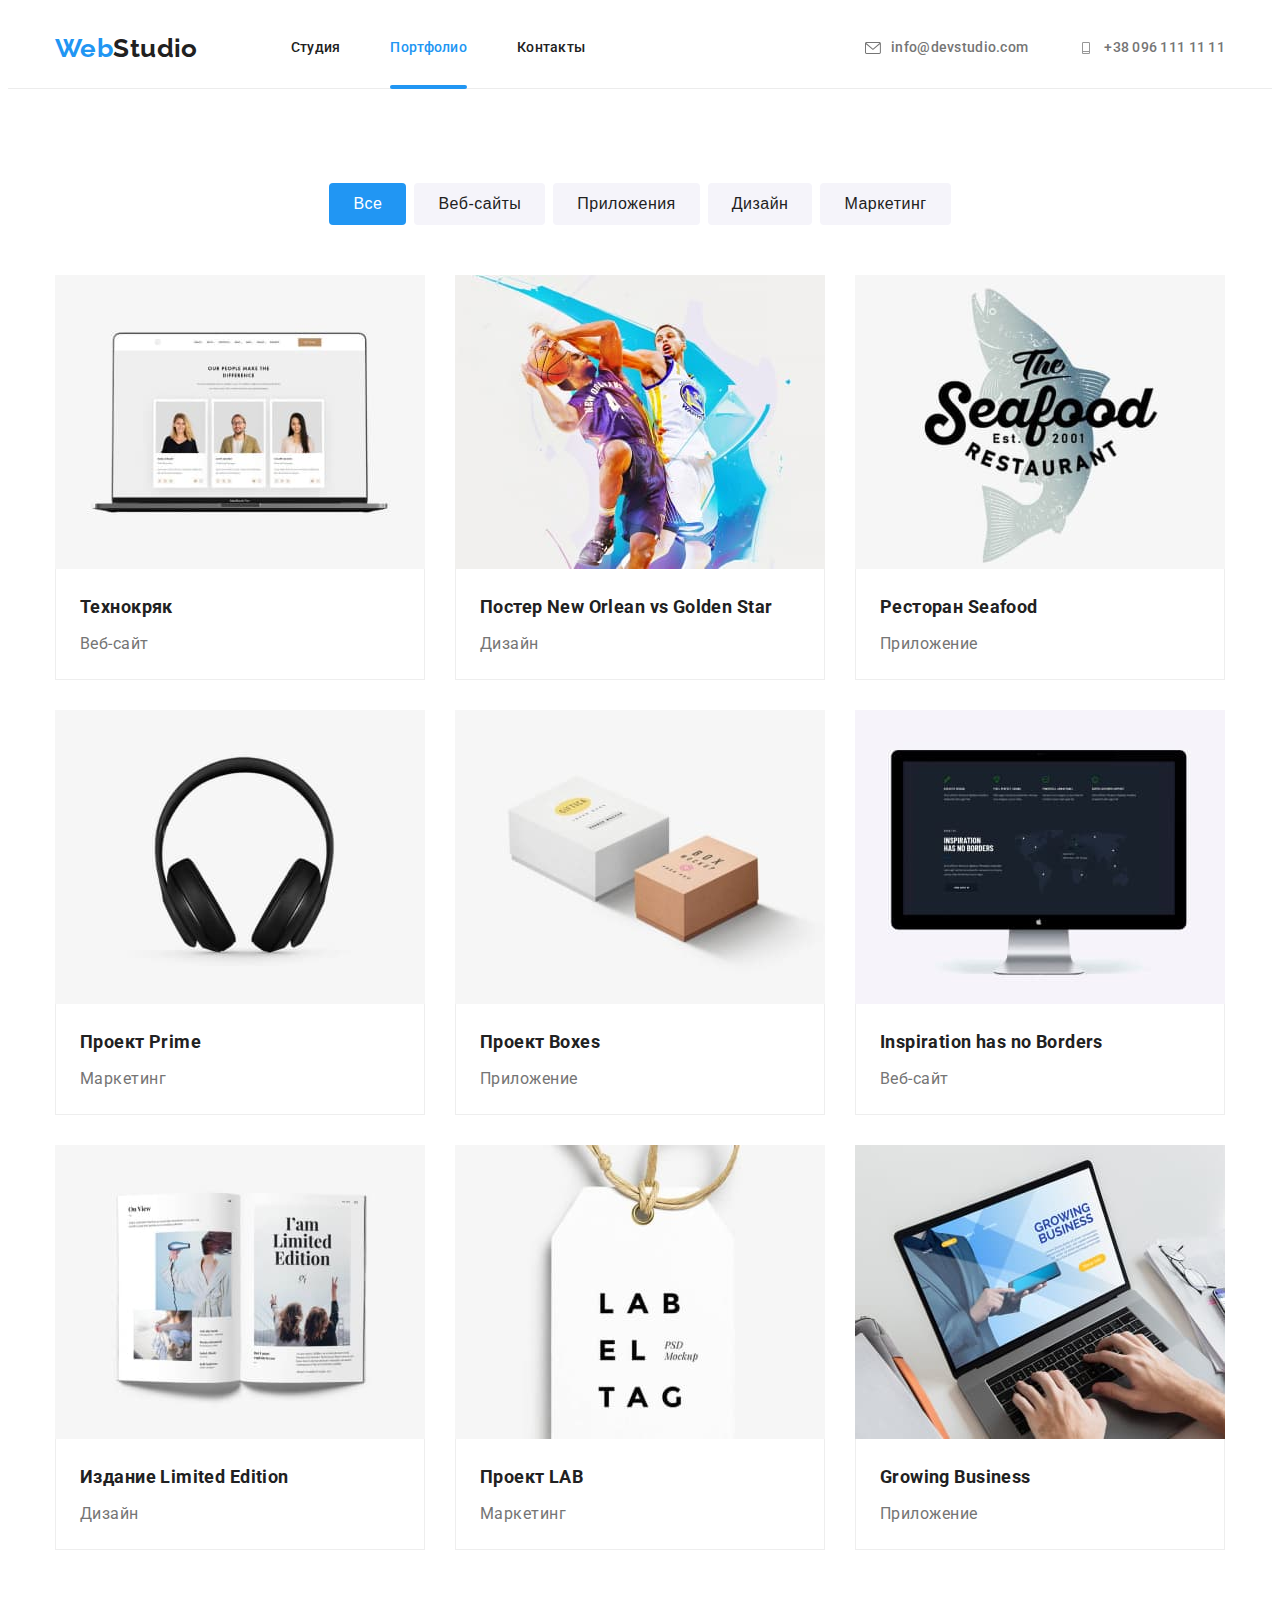
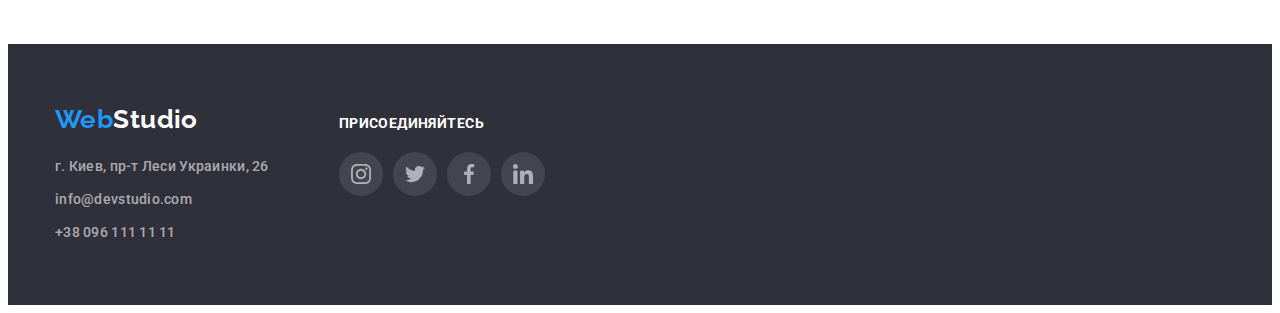
==== commit 05f16790: "v.1.1. 06.04.2022" ====
--- a/portfolio.html
+++ b/portfolio.html
@@ -85,15 +85,72 @@
           <h1 class="visually-hidden">Наши работы</h1>
           <ul class="card-set work-list list">
             <li class="work-list-item">
+              <!-- <div class="work-list-link"> -->
+              <a class="link" href="">
+                <div class="product">
+                  <img
+                    src="./images/portfolio/img-1.jpg"
+                    alt="карточки членов команды на экране ноутбука"
+                    width="370"
+                    height="294"
+                  />
+                  <div class="product-overlay">
+                    <div class="product-thumb">
+                      <p>
+                        Ресурс предлагает комплексные предложения с разным
+                        уровнем функционала и сервисов. Все это позволит
+                        посетителю получить исчерпывающие сведения о компании
+                        или частном лице.
+                      </p>
+                    </div>
+                  </div>
+                </div>
+                <div class="work-content">
+                  <h2 class="work-title">Технокряк</h2>
+                  <p class="work-text">Веб-сайт</p>
+                </div>
+              </a>
+              <!-- </div> -->
+            </li>
+            <li class="work-list-item">
+              <!-- <div class="work-list-link"> -->
+              <a class="link" href="">
+                <div class="product">
+                  <img
+                    src="./images/portfolio/img-2.jpg"
+                    alt="два баскетболиста борятся за мяч"
+                    width="370"
+                    height="294"
+                  />
+                  <div class="product-overlay">
+                    <div class="product-thumb">
+                      <p>
+                        Ресурс предлагает комплексные предложения с разным
+                        уровнем функционала и сервисов. Все это позволит
+                        посетителю получить исчерпывающие сведения о компании
+                        или частном лице.
+                      </p>
+                    </div>
+                  </div>
+                </div>
+                <div class="work-content">
+                  <h2 class="work-title">Постер New Orlean vs Golden Star</h2>
+                  <p class="work-text">Дизайн</p>
+                </div>
+              </a>
+              <!-- </div> -->
+            </li>
+            <li class="work-list-item">
               <div class="work-list-link">
                 <a class="link" href="">
                   <div class="product">
                     <img
-                      src="./images/portfolio/img-1.jpg"
-                      alt="карточки членов команды на экране ноутбука"
+                      src="./images/portfolio/img-3.jpg"
+                      alt="логотип ресторана морской кухни"
                       width="370"
                       height="294"
                     />
+
                     <div class="product-overlay">
                       <div class="product-thumb">
                         <p>
@@ -106,8 +163,8 @@
                     </div>
                   </div>
                   <div class="work-content">
-                    <h2 class="work-title">Технокряк</h2>
-                    <p class="work-text">Веб-сайт</p>
+                    <h2 class="work-title">Ресторан Seafood</h2>
+                    <p class="work-text">Приложение</p>
                   </div>
                 </a>
               </div>
@@ -117,11 +174,12 @@
                 <a class="link" href="">
                   <div class="product">
                     <img
-                      src="./images/portfolio/img-2.jpg"
-                      alt="два баскетболиста борятся за мяч"
+                      src="./images/portfolio/img-4.jpg"
+                      alt="безпроводные накладные наушники"
                       width="370"
                       height="294"
                     />
+
                     <div class="product-overlay">
                       <div class="product-thumb">
                         <p>
@@ -134,8 +192,8 @@
                     </div>
                   </div>
                   <div class="work-content">
-                    <h2 class="work-title">Постер New Orlean vs Golden Star</h2>
-                    <p class="work-text">Дизайн</p>
+                    <h2 class="work-title">Проект Prime</h2>
+                    <p class="work-text">Маркетинг</p>
                   </div>
                 </a>
               </div>
@@ -145,8 +203,8 @@
                 <a class="link" href="">
                   <div class="product">
                     <img
-                      src="./images/portfolio/img-3.jpg"
-                      alt="логотип ресторана морской кухни"
+                      src="./images/portfolio/img-5.jpg"
+                      alt="две коробки - коричневая поменьше, белая побольше"
                       width="370"
                       height="294"
                     />
@@ -163,7 +221,7 @@
                     </div>
                   </div>
                   <div class="work-content">
-                    <h2 class="work-title">Ресторан Seafood</h2>
+                    <h2 class="work-title">Проект Boxes</h2>
                     <p class="work-text">Приложение</p>
                   </div>
                 </a>
@@ -174,8 +232,8 @@
                 <a class="link" href="">
                   <div class="product">
                     <img
-                      src="./images/portfolio/img-4.jpg"
-                      alt="безпроводные накладные наушники"
+                      src="./images/portfolio/img-6.jpg"
+                      alt="заставка на моноблоке"
                       width="370"
                       height="294"
                     />
@@ -192,158 +250,100 @@
                     </div>
                   </div>
                   <div class="work-content">
-                    <h2 class="work-title">Проект Prime</h2>
-                    <p class="work-text">Маркетинг</p>
+                    <h2 class="work-title">Inspiration has no Borders</h2>
+                    <p class="work-text">Веб-сайт</p>
                   </div>
                 </a>
               </div>
             </li>
             <li class="work-list-item">
-              <div class="work-list-link">
-                <a class="link" href="">
-                  <div class="product">
-                    <img
-                      src="./images/portfolio/img-5.jpg"
-                      alt="две коробки - коричневая поменьше, белая побольше"
-                      width="370"
-                      height="294"
-                    />
-
-                    <div class="product-overlay">
-                      <div class="product-thumb">
-                        <p>
-                          Ресурс предлагает комплексные предложения с разным
-                          уровнем функционала и сервисов. Все это позволит
-                          посетителю получить исчерпывающие сведения о компании
-                          или частном лице.
-                        </p>
-                      </div>
-                    </div>
-                  </div>
-                  <div class="work-content">
-                    <h2 class="work-title">Проект Boxes</h2>
-                    <p class="work-text">Приложение</p>
-                  </div>
-                </a>
-              </div>
-            </li>
-            <li class="work-list-item">
-              <div class="work-list-link">
-                <a class="link" href="">
-                  <div class="product">
-                    <img
-                      src="./images/portfolio/img-6.jpg"
-                      alt="заставка на моноблоке"
-                      width="370"
-                      height="294"
-                    />
-
-                    <div class="product-overlay">
-                      <div class="product-thumb">
-                        <p>
-                          Ресурс предлагает комплексные предложения с разным
-                          уровнем функционала и сервисов. Все это позволит
-                          посетителю получить исчерпывающие сведения о компании
-                          или частном лице.
-                        </p>
-                      </div>
-                    </div>
-                  </div>
-                  <div class="work-content">
-                    <h2 class="work-title">Inspiration has no Borders</h2>
-                    <p class="work-text">Веб-сайт</p>
-                  </div>
-                </a>
-              </div>
-            </li>
-            <li class="work-list-item">
-              <div class="work-list-link">
-                <a class="link" href="">
-                  <div class="product">
-                    <img
-                      src="./images/portfolio/img-7.jpg"
-                      alt="разворот журнала"
-                      width="370"
-                      height="294"
-                    />
-
-                    <div class="product-overlay">
-                      <div class="product-thumb">
-                        <p>
-                          Ресурс предлагает комплексные предложения с разным
-                          уровнем функционала и сервисов. Все это позволит
-                          посетителю получить исчерпывающие сведения о компании
-                          или частном лице.
-                        </p>
-                      </div>
-                    </div>
-                  </div>
-
-                  <div class="work-content">
-                    <h2 class="work-title">Издание Limited Edition</h2>
-                    <p class="work-text">Дизайн</p>
-                  </div>
-                </a>
-              </div>
-            </li>
-            <li class="work-list-item">
-              <div class="work-list-link">
-                <a class="link" href="">
-                  <div class="product">
-                    <img
-                      src="./images/portfolio/img-8.jpg"
-                      alt="бирка с товара"
-                      width="370"
-                      height="294"
-                    />
-
-                    <div class="product-overlay">
-                      <div class="product-thumb">
-                        <p>
-                          Ресурс предлагает комплексные предложения с разным
-                          уровнем функционала и сервисов. Все это позволит
-                          посетителю получить исчерпывающие сведения о компании
-                          или частном лице.
-                        </p>
-                      </div>
-                    </div>
-                  </div>
-                  <div class="work-content">
-                    <h2 class="work-title">Проект LAB</h2>
-                    <p class="work-text">Маркетинг</p>
-                  </div>
-                </a>
-              </div>
-            </li>
-            <li class="work-list-item">
-              <div class="work-list-link">
-                <a class="link" href="">
-                  <div class="product">
-                    <img
-                      src="./images/portfolio/img-9.jpg"
-                      alt="руки на клавиатуре ноутбука"
-                      width="370"
-                      height="294"
-                    />
-
-                    <div class="product-overlay">
-                      <div class="product-thumb">
-                        <p>
-                          Ресурс предлагает комплексные предложения с разным
-                          уровнем функционала и сервисов. Все это позволит
-                          посетителю получить исчерпывающие сведения о компании
-                          или частном лице.
-                        </p>
-                      </div>
-                    </div>
-                  </div>
-
-                  <div class="work-content">
-                    <h2 class="work-title">Growing Business</h2>
-                    <p class="work-text">Приложение</p>
-                  </div>
-                </a>
-              </div>
+              <!-- <div class="work-list-link"> -->
+              <a class="link" href="">
+                <div class="product">
+                  <img
+                    src="./images/portfolio/img-7.jpg"
+                    alt="разворот журнала"
+                    width="370"
+                    height="294"
+                  />
+
+                  <div class="product-overlay">
+                    <div class="product-thumb">
+                      <p>
+                        Ресурс предлагает комплексные предложения с разным
+                        уровнем функционала и сервисов. Все это позволит
+                        посетителю получить исчерпывающие сведения о компании
+                        или частном лице.
+                      </p>
+                    </div>
+                  </div>
+                </div>
+
+                <div class="work-content">
+                  <h2 class="work-title">Издание Limited Edition</h2>
+                  <p class="work-text">Дизайн</p>
+                </div>
+              </a>
+              <!-- </div> -->
+            </li>
+            <li class="work-list-item">
+              <!-- <div class="work-list-link"> -->
+              <a class="link" href="">
+                <div class="product">
+                  <img
+                    src="./images/portfolio/img-8.jpg"
+                    alt="бирка с товара"
+                    width="370"
+                    height="294"
+                  />
+
+                  <div class="product-overlay">
+                    <div class="product-thumb">
+                      <p>
+                        Ресурс предлагает комплексные предложения с разным
+                        уровнем функционала и сервисов. Все это позволит
+                        посетителю получить исчерпывающие сведения о компании
+                        или частном лице.
+                      </p>
+                    </div>
+                  </div>
+                </div>
+                <div class="work-content">
+                  <h2 class="work-title">Проект LAB</h2>
+                  <p class="work-text">Маркетинг</p>
+                </div>
+              </a>
+              <!-- </div> -->
+            </li>
+            <li class="work-list-item">
+              <!-- <div class="work-list-link"> -->
+              <a class="link" href="">
+                <div class="product">
+                  <img
+                    src="./images/portfolio/img-9.jpg"
+                    alt="руки на клавиатуре ноутбука"
+                    width="370"
+                    height="294"
+                  />
+
+                  <div class="product-overlay">
+                    <div class="product-thumb">
+                      <p>
+                        Ресурс предлагает комплексные предложения с разным
+                        уровнем функционала и сервисов. Все это позволит
+                        посетителю получить исчерпывающие сведения о компании
+                        или частном лице.
+                      </p>
+                    </div>
+                  </div>
+                </div>
+
+                <div class="work-content">
+                  <h2 class="work-title">Growing Business</h2>
+                  <p class="work-text">Приложение</p>
+                </div>
+              </a>
+              <!-- </div> -->
             </li>
           </ul>
         </div>
@@ -357,7 +357,16 @@
           >
           <address class="adress list">
             <ul class="nav-footer list">
-              <li class="nav-footer-item">г. Киев, пр-т Леси Украинки, 26</li>
+              <li class="nav-footer-item">
+                <a
+                  class="link"
+                  href="https://goo.gl/maps/tU7hmyQ66fqLJ7Ar8"
+                  target="_blank"
+                  rel="noopener noreferrer nofollow"
+                >
+                  г. Киев, пр-т Леси Украинки, 26</a
+                >
+              </li>
               <li class="nav-footer-item">
                 <a class="link" href="mailto:info@example.com"
                   >info@devstudio.com</a
@@ -373,31 +382,51 @@
         </div>
         <div class="join">
           <b class="join-title">присоединяйтесь</b>
-          <ul class="join-list list">
-            <li class="join-list-item">
-              <a class="join-list-link" href="">
-                <svg class="join-list-icon" width="20" height="20">
+          <ul class="social-list list">
+            <li class="social-list-item">
+              <a
+                class="social-list-link link"
+                href=""
+                target="_blank"
+                rel="noopener noreferrer nofollow"
+              >
+                <svg class="social-list-icon" width="20" height="20">
                   <use href="./images/sprite.svg#instagram"></use>
                 </svg>
               </a>
             </li>
-            <li class="join-list-item">
-              <a class="join-list-link" href="">
-                <svg class="join-list-icon" width="20" height="20">
+            <li class="social-list-item">
+              <a
+                class="social-list-link link"
+                href=""
+                target="_blank"
+                rel="noopener noreferrer nofollow"
+              >
+                <svg class="social-list-icon" width="20" height="20">
                   <use href="./images/sprite.svg#twitter"></use>
                 </svg>
               </a>
             </li>
-            <li class="join-list-item">
-              <a class="join-list-link" href="">
-                <svg class="join-list-icon" width="20" height="20">
+            <li class="social-list-item">
+              <a
+                class="social-list-link link"
+                href=""
+                target="_blank"
+                rel="noopener noreferrer nofollow"
+              >
+                <svg class="social-list-icon" width="20" height="20">
                   <use href="./images/sprite.svg#facebook"></use>
                 </svg>
               </a>
             </li>
-            <li class="join-list-item">
-              <a class="join-list-link" href="">
-                <svg class="join-list-icon" width="20" height="20">
+            <li class="social-list-item">
+              <a
+                class="social-list-link link"
+                href=""
+                target="_blank"
+                rel="noopener noreferrer nofollow"
+              >
+                <svg class="social-list-icon" width="20" height="20">
                   <use href="./images/sprite.svg#linkedin"></use>
                 </svg>
               </a>
--- a/css/style.css
+++ b/css/style.css
@@ -14,6 +14,10 @@
   --accent-color: #2196f3;
   --secondary-accent-color: #ffffff;
   --secondary-background-color: #f5f4fa;
+  --primary-color: rgba(255, 255, 255, 1);
+  --card-item: 4;
+  --client-link: #afb1b8;
+  --footer-accent-background-color: rgba(255, 255, 255, 0.1);
 }
 
 body {
@@ -22,9 +26,6 @@
   font-size: 14px;
   line-height: 1.71;
   letter-spacing: 0.03em;
-  /* background-color: var(--secondary-accent-color); */
-  /* margin: 0; */
-  /* link: var(--primary-title-color); */
 }
 
 /* Reset */
@@ -45,6 +46,8 @@
 
 img {
   display: block;
+  max-width: 100%;
+  height: auto;
 }
 
 .list {
@@ -101,31 +104,18 @@
   color: var(--accent-color);
 }
 .logo-black {
-  /* font-family: Raleway, sans-serif;
-  font-weight: 700; */
-  /* font-size: 26px;
-  line-height: 1.19; */
-  /* letter-spacing: 0.03em; */
   color: var(--primary-title-color);
 }
 .site-nav {
   display: flex;
-  /* position: relative; */
+
   color: var(--primary-title-color);
 }
-/* .site-nav .item .link {
-  display: block;
-
-  outline: 1px solid red;
-} */
 
 .site-nav .item:not(:last-child),
 .auth-nav .item:not(:last-child) {
   margin-right: 50px;
 }
-/* .auth-nav .item:last-child {
-  margin-right: 0;
-} */
 
 .header-link {
   display: flex;
@@ -151,40 +141,19 @@
     color 250ms cubic-bezier(0.4, 0, 0.2, 1);
 }
 
-/* .auth-nav .link {
-  font-weight: 500;
-  font-size: 14px;
-  line-height: 1.14;
-  letter-spacing: 0.02em;
-  color: var(--secondary-text-color);
-  display: flex;
-  align-items: center;
-  transition: fill 250ms cubic-bezier(0.4, 0, 0.2, 1),
-    color 250ms cubic-bezier(0.4, 0, 0.2, 1);
-} */
-
 .auth-nav .link-icon {
   fill: currentColor;
   width: 16px;
   height: 12px;
   margin-right: 10px;
-  /* transition: fill 250ms cubic-bezier(0.4, 0, 0.2, 1),
-    color 250ms cubic-bezier(0.4, 0, 0.2, 1); */
 }
 
 .header-link:hover,
-.header-link:focus
-/* .auth-nav .link-icon:hover,
-.auth-nav .link-icon:focus  */ {
+.header-link:focus {
   color: var(--accent-color);
-  /* fill: var(--accent-color); */
-}
-
-/* .item {
-  position: relative;
-} */
-
-.current::after {
+}
+
+.header .current::after {
   content: "";
   display: flex;
   position: absolute;
@@ -280,15 +249,19 @@
 .quality {
   padding-bottom: 0;
 }
-.quality-card {
-  flex-basis: calc((100% - 120px) / 4);
+.card-item {
+  flex-basis: calc(100% / var(--card-item) - 30px);
   margin-left: 30px;
   margin-top: 30px;
 }
 
+.service-list {
+  --card-item: 3;
+}
+
 .qualiti-item {
   display: flex;
-  /* width: 270px; */
+
   height: 120px;
   border-radius: 4px;
   justify-content: center;
@@ -299,29 +272,20 @@
   text-align: center;
 }
 
-/* .quality-icon {
-} */
-
 .quality-title {
   margin-bottom: 10px;
   font-weight: 700;
   font-size: 14px;
   line-height: 1.14;
-  letter-spacing: 0.03em;
+
   text-transform: uppercase;
   color: var(--primary-title-color);
 }
-.quality-text {
-  font-weight: 400;
-  font-size: 14px;
-  line-height: 1.71;
-  letter-spacing: 0.03em;
-  color: var(--secondary-text-color);
-}
+
 /* qualiti end */
 
 /* service start*/
-.service-title {
+.section-title {
   text-align: center;
   margin-bottom: 50px;
   font-weight: 700;
@@ -330,15 +294,9 @@
   letter-spacing: 0.03em;
   color: var(--primary-title-color);
 }
-.service-list {
-  display: flex;
-  margin-left: -30px;
-}
 
 .service-card {
-  flex-basis: calc((100% - 90px) / 3);
-  margin-left: 30px;
-  margin-top: 30px;
+  position: relative;
 }
 .service-icon {
   position: relative;
@@ -353,28 +311,19 @@
   justify-content: center;
   align-items: center;
   font-weight: 700;
-  font-size: 14px;
+
   line-height: 1.17;
-  letter-spacing: 0.03em;
-  color: rgba(255, 255, 255, 1);
+
+  color: var(--primary-color);
   background-color: rgba(47, 48, 58, 0.8);
 }
 
 /* service end */
+
 /* team start */
 .team {
   background: var(--secondary-background-color);
 }
-.team-secondary-title {
-  text-align: center;
-  margin-bottom: 50px;
-  font-weight: 700;
-  font-size: 36px;
-  line-height: 1.17;
-
-  letter-spacing: 0.03em;
-  color: var(--primary-title-color);
-}
 
 .social-list-link {
   display: flex;
@@ -382,33 +331,29 @@
   justify-content: center;
   width: 44px;
   height: 44px;
-  background-color: #fff;
+  color: var(--client-link);
+  background-color: var(--footer-accent-background-color);
   border-radius: 50%;
-  transition: fill 250ms cubic-bezier(0.4, 0, 0.2, 1),
+  transition: color 250ms cubic-bezier(0.4, 0, 0.2, 1),
     background-color 250ms cubic-bezier(0.4, 0, 0.2, 1);
-  /* flex-wrap: wrap;
-  text-align: center; */
 }
 .social-list-icon {
-  fill: #afb1b8;
+  fill: currentColor;
+}
+
+.social-list-item:not(:last-child) {
+  margin-right: 10px;
 }
 
 .social-list-link:hover,
-.social-list-link:focus,
-.social-list-link:hover .social-list-icon,
-.social-list-link:focus .social-list-icon {
+.social-list-link:focus {
   background-color: var(--accent-color);
-  fill: var(--secondary-accent-color);
+  color: var(--secondary-accent-color);
 }
 
 .social-list {
   display: flex;
   justify-content: space-between;
-}
-
-.team-list {
-  display: flex;
-  margin-left: -30px;
 }
 
 .team-card {
@@ -425,11 +370,11 @@
   font-size: 16px;
   line-height: 1.19;
 
-  letter-spacing: 0.03em;
   color: var(--primary-title-color);
 }
 
 .team-content {
+  text-align: center;
   padding-top: 30px;
   padding-bottom: 30px;
   padding-left: 32px;
@@ -440,47 +385,42 @@
 }
 
 .team-text {
-  font-weight: 400;
   font-size: 16px;
   line-height: 1.19;
   margin-bottom: 16px;
-
-  letter-spacing: 0.03em;
-  color: var(--secondary-text-color);
-}
+}
+
 /* team end */
 
 /* client-start */
 
-.clients-title {
-  text-align: center;
-  margin-bottom: 50px;
-  font-weight: 700;
-  font-size: 36px;
-  line-height: 1.17;
-
-  letter-spacing: 0.03em;
-  color: var(--primary-title-color);
-}
-
 .client-list {
-  display: flex;
-  align-items: center;
-
-  /* justify-content: space-between; */
+  --card-item: 6;
+  display: flex;
+  align-items: center;
 }
 
 .client-link {
+  outline: none;
   display: flex;
   width: 170px;
   height: 92px;
+  color: var(--client-link);
+  border: 1px solid currentColor;
+  border-radius: 4px;
   justify-content: center;
   align-items: center;
-  background-color: var(--secondary-accent-color);
-  /* transition: fill 250ms cubic-bezier(0.4, 0, 0.2, 1); */
+  transition: color 250ms cubic-bezier(0.4, 0, 0.2, 1);
+}
+
+.client-link:hover,
+.client-link:focus {
+  outline: none;
+  border: 1px solid var(--accent-color);
 }
 
 .client-link-icon {
+  fill: currentColor;
   transition: fill 250ms cubic-bezier(0.4, 0, 0.2, 1);
 }
 
@@ -489,33 +429,10 @@
   fill: var(--accent-color);
 }
 
-.client-card {
-  background-color: #afb1b8;
-  border: 1px solid #afb1b8;
-  border-radius: 4px;
-  /* transition: outline 250ms cubic-bezier(0.4, 0, 0.2, 1),
-  transition: border 250ms cubic-bezier(0.4, 0, 0.2, 1); */
-}
-.client-card:hover,
-.client-card:focus {
-  outline: none;
-  border: 1px solid var(--accent-color);
-}
-
-.client-card:not(:last-child) {
-  margin-right: 30px;
-}
-/* 
-.client-item {
-} */
-
-.client-link-icon {
-  fill: #afb1b8;
-}
-
 /* client-end */
 
 /* footer start */
+
 .footer {
   padding-top: 60px;
   padding-bottom: 60px;
@@ -529,10 +446,10 @@
 
 .adress {
   font-style: normal;
-  margin-top: 20px;
-  font-size: 14px;
-  line-height: 1.71;
-  letter-spacing: 0.03em;
+  /* margin-top: 20px;
+  font-size: 14px; */
+  /* line-height: 1.71;
+  letter-spacing: 0.03em; */
   color: var(--secondary-accent-color);
 }
 
@@ -557,6 +474,7 @@
 
   color: var(--accent-color);
 } */
+
 .nav-footer .link {
   font-weight: 500;
   font-size: 14px;
@@ -571,6 +489,10 @@
 }
 .nav-footer-item:not(:last-child) {
   margin-bottom: 9px;
+}
+
+.footer.social-list-link {
+  color: var(--secondary-accent-color);
 }
 
 .join {
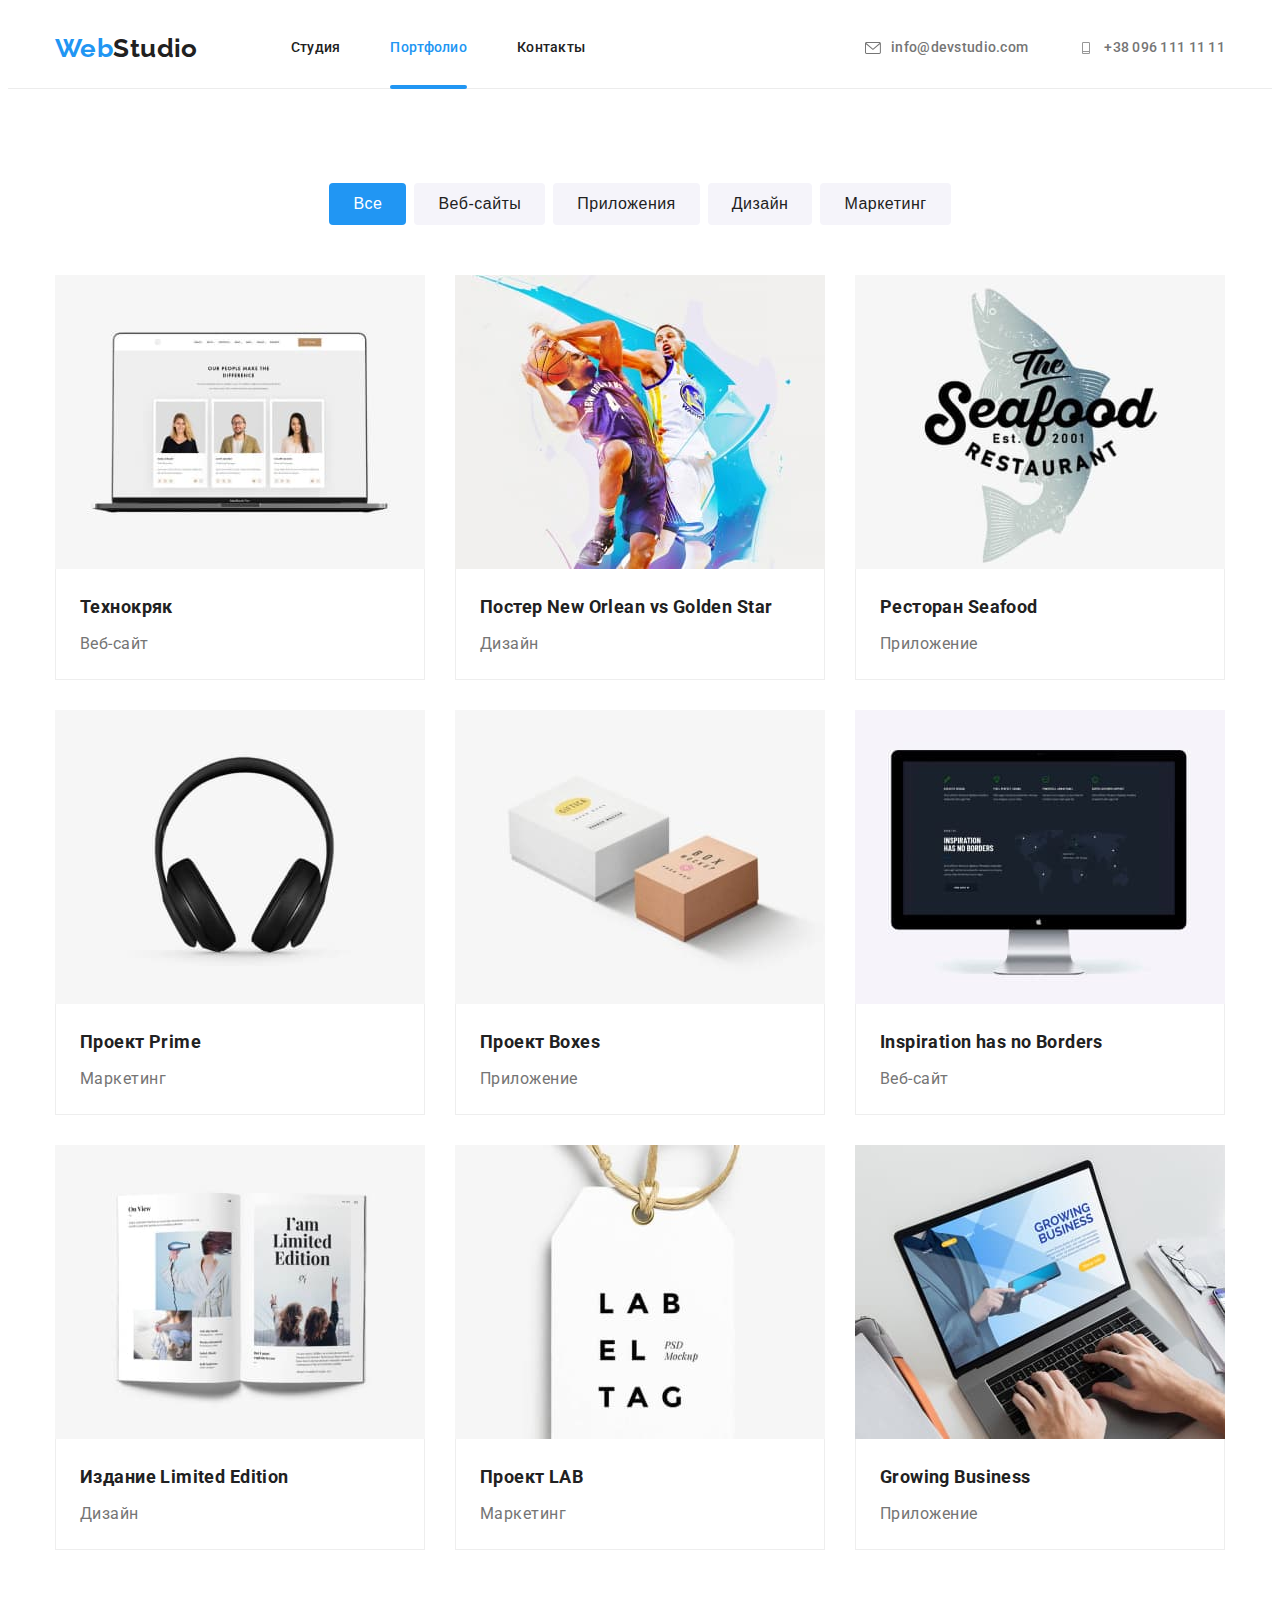
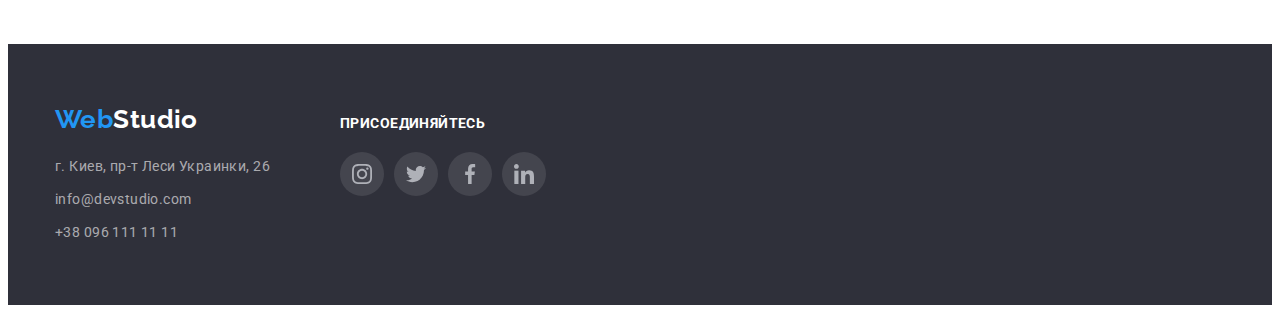
==== commit e1dda035: "v.1.0 07.04.2022" ====
--- a/portfolio.html
+++ b/portfolio.html
@@ -84,9 +84,14 @@
           <!-- our work -->
           <h1 class="visually-hidden">Наши работы</h1>
           <ul class="card-set work-list list">
-            <li class="work-list-item">
-              <!-- <div class="work-list-link"> -->
-              <a class="link" href="">
+            <li class="card-item">
+              <!-- <div class="work-list-link"> -->
+              <a
+                class="link work-list-item"
+                href=""
+                target="_blank"
+                rel="noopener noreferrer nofollow"
+              >
                 <div class="product">
                   <img
                     src="./images/portfolio/img-1.jpg"
@@ -112,9 +117,14 @@
               </a>
               <!-- </div> -->
             </li>
-            <li class="work-list-item">
-              <!-- <div class="work-list-link"> -->
-              <a class="link" href="">
+            <li class="card-item">
+              <!-- <div class="work-list-link"> -->
+              <a
+                class="link work-list-item"
+                href=""
+                target="_blank"
+                rel="noopener noreferrer nofollow"
+              >
                 <div class="product">
                   <img
                     src="./images/portfolio/img-2.jpg"
@@ -140,125 +150,150 @@
               </a>
               <!-- </div> -->
             </li>
-            <li class="work-list-item">
-              <div class="work-list-link">
-                <a class="link" href="">
-                  <div class="product">
-                    <img
-                      src="./images/portfolio/img-3.jpg"
-                      alt="логотип ресторана морской кухни"
-                      width="370"
-                      height="294"
-                    />
-
-                    <div class="product-overlay">
-                      <div class="product-thumb">
-                        <p>
-                          Ресурс предлагает комплексные предложения с разным
-                          уровнем функционала и сервисов. Все это позволит
-                          посетителю получить исчерпывающие сведения о компании
-                          или частном лице.
-                        </p>
-                      </div>
-                    </div>
-                  </div>
-                  <div class="work-content">
-                    <h2 class="work-title">Ресторан Seafood</h2>
-                    <p class="work-text">Приложение</p>
-                  </div>
-                </a>
-              </div>
-            </li>
-            <li class="work-list-item">
-              <div class="work-list-link">
-                <a class="link" href="">
-                  <div class="product">
-                    <img
-                      src="./images/portfolio/img-4.jpg"
-                      alt="безпроводные накладные наушники"
-                      width="370"
-                      height="294"
-                    />
-
-                    <div class="product-overlay">
-                      <div class="product-thumb">
-                        <p>
-                          Ресурс предлагает комплексные предложения с разным
-                          уровнем функционала и сервисов. Все это позволит
-                          посетителю получить исчерпывающие сведения о компании
-                          или частном лице.
-                        </p>
-                      </div>
-                    </div>
-                  </div>
-                  <div class="work-content">
-                    <h2 class="work-title">Проект Prime</h2>
-                    <p class="work-text">Маркетинг</p>
-                  </div>
-                </a>
-              </div>
-            </li>
-            <li class="work-list-item">
-              <div class="work-list-link">
-                <a class="link" href="">
-                  <div class="product">
-                    <img
-                      src="./images/portfolio/img-5.jpg"
-                      alt="две коробки - коричневая поменьше, белая побольше"
-                      width="370"
-                      height="294"
-                    />
-
-                    <div class="product-overlay">
-                      <div class="product-thumb">
-                        <p>
-                          Ресурс предлагает комплексные предложения с разным
-                          уровнем функционала и сервисов. Все это позволит
-                          посетителю получить исчерпывающие сведения о компании
-                          или частном лице.
-                        </p>
-                      </div>
-                    </div>
-                  </div>
-                  <div class="work-content">
-                    <h2 class="work-title">Проект Boxes</h2>
-                    <p class="work-text">Приложение</p>
-                  </div>
-                </a>
-              </div>
-            </li>
-            <li class="work-list-item">
-              <div class="work-list-link">
-                <a class="link" href="">
-                  <div class="product">
-                    <img
-                      src="./images/portfolio/img-6.jpg"
-                      alt="заставка на моноблоке"
-                      width="370"
-                      height="294"
-                    />
-
-                    <div class="product-overlay">
-                      <div class="product-thumb">
-                        <p>
-                          Ресурс предлагает комплексные предложения с разным
-                          уровнем функционала и сервисов. Все это позволит
-                          посетителю получить исчерпывающие сведения о компании
-                          или частном лице.
-                        </p>
-                      </div>
-                    </div>
-                  </div>
-                  <div class="work-content">
-                    <h2 class="work-title">Inspiration has no Borders</h2>
-                    <p class="work-text">Веб-сайт</p>
-                  </div>
-                </a>
-              </div>
-            </li>
-            <li class="work-list-item">
-              <!-- <div class="work-list-link"> -->
-              <a class="link" href="">
+            <li class="card-item">
+              <!-- <div class="work-list-link"> -->
+              <a
+                class="link work-list-item"
+                href=""
+                target="_blank"
+                rel="noopener noreferrer nofollow"
+              >
+                <div class="product">
+                  <img
+                    src="./images/portfolio/img-3.jpg"
+                    alt="логотип ресторана морской кухни"
+                    width="370"
+                    height="294"
+                  />
+
+                  <div class="product-overlay">
+                    <div class="product-thumb">
+                      <p>
+                        Ресурс предлагает комплексные предложения с разным
+                        уровнем функционала и сервисов. Все это позволит
+                        посетителю получить исчерпывающие сведения о компании
+                        или частном лице.
+                      </p>
+                    </div>
+                  </div>
+                </div>
+                <div class="work-content">
+                  <h2 class="work-title">Ресторан Seafood</h2>
+                  <p class="work-text">Приложение</p>
+                </div>
+              </a>
+              <!-- </div> -->
+            </li>
+            <li class="card-item">
+              <!-- <div class="work-list-link"> -->
+              <a
+                class="link work-list-item"
+                href=""
+                target="_blank"
+                rel="noopener noreferrer nofollow"
+              >
+                <div class="product">
+                  <img
+                    src="./images/portfolio/img-4.jpg"
+                    alt="безпроводные накладные наушники"
+                    width="370"
+                    height="294"
+                  />
+
+                  <div class="product-overlay">
+                    <div class="product-thumb">
+                      <p>
+                        Ресурс предлагает комплексные предложения с разным
+                        уровнем функционала и сервисов. Все это позволит
+                        посетителю получить исчерпывающие сведения о компании
+                        или частном лице.
+                      </p>
+                    </div>
+                  </div>
+                </div>
+                <div class="work-content">
+                  <h2 class="work-title">Проект Prime</h2>
+                  <p class="work-text">Маркетинг</p>
+                </div>
+              </a>
+              <!-- </div> -->
+            </li>
+            <li class="card-item">
+              <!-- <div class="work-list-link"> -->
+              <a
+                class="link work-list-item"
+                href=""
+                target="_blank"
+                rel="noopener noreferrer nofollow"
+              >
+                <div class="product">
+                  <img
+                    src="./images/portfolio/img-5.jpg"
+                    alt="две коробки - коричневая поменьше, белая побольше"
+                    width="370"
+                    height="294"
+                  />
+
+                  <div class="product-overlay">
+                    <div class="product-thumb">
+                      <p>
+                        Ресурс предлагает комплексные предложения с разным
+                        уровнем функционала и сервисов. Все это позволит
+                        посетителю получить исчерпывающие сведения о компании
+                        или частном лице.
+                      </p>
+                    </div>
+                  </div>
+                </div>
+                <div class="work-content">
+                  <h2 class="work-title">Проект Boxes</h2>
+                  <p class="work-text">Приложение</p>
+                </div>
+              </a>
+              <!-- </div> -->
+            </li>
+            <li class="card-item">
+              <!-- <div class="work-list-link"> -->
+              <a
+                class="link work-list-item"
+                href=""
+                target="_blank"
+                rel="noopener noreferrer nofollow"
+              >
+                <div class="product">
+                  <img
+                    src="./images/portfolio/img-6.jpg"
+                    alt="заставка на моноблоке"
+                    width="370"
+                    height="294"
+                  />
+
+                  <div class="product-overlay">
+                    <div class="product-thumb">
+                      <p>
+                        Ресурс предлагает комплексные предложения с разным
+                        уровнем функционала и сервисов. Все это позволит
+                        посетителю получить исчерпывающие сведения о компании
+                        или частном лице.
+                      </p>
+                    </div>
+                  </div>
+                </div>
+                <div class="work-content">
+                  <h2 class="work-title">Inspiration has no Borders</h2>
+                  <p class="work-text">Веб-сайт</p>
+                </div>
+              </a>
+              <!-- </div> -->
+            </li>
+            <li class="card-item">
+              <!-- <div class="work-list-link"> -->
+              <a
+                class="link work-list-item"
+                href=""
+                target="_blank"
+                rel="noopener noreferrer nofollow"
+              >
                 <div class="product">
                   <img
                     src="./images/portfolio/img-7.jpg"
@@ -286,9 +321,14 @@
               </a>
               <!-- </div> -->
             </li>
-            <li class="work-list-item">
-              <!-- <div class="work-list-link"> -->
-              <a class="link" href="">
+            <li class="card-item">
+              <!-- <div class="work-list-link"> -->
+              <a
+                class="link work-list-item"
+                href=""
+                target="_blank"
+                rel="noopener noreferrer nofollow"
+              >
                 <div class="product">
                   <img
                     src="./images/portfolio/img-8.jpg"
@@ -315,9 +355,14 @@
               </a>
               <!-- </div> -->
             </li>
-            <li class="work-list-item">
-              <!-- <div class="work-list-link"> -->
-              <a class="link" href="">
+            <li class="card-item">
+              <!-- <div class="work-list-link"> -->
+              <a
+                class="link work-list-item"
+                href=""
+                target="_blank"
+                rel="noopener noreferrer nofollow"
+              >
                 <div class="product">
                   <img
                     src="./images/portfolio/img-9.jpg"
--- a/css/style.css
+++ b/css/style.css
@@ -476,10 +476,10 @@
 } */
 
 .nav-footer .link {
-  font-weight: 500;
+  /* font-weight: 500;
   font-size: 14px;
   line-height: 1.14;
-  letter-spacing: 0.02em;
+  letter-spacing: 0.02em; */
   color: rgba(255, 255, 255, 0.6);
   transition: color 250ms cubic-bezier(0.4, 0, 0.2, 1);
 }
@@ -588,17 +588,12 @@
 
 /* work start */
 .work-list {
-  display: flex;
-  flex-wrap: wrap;
-  margin-left: -30px;
-  margin-top: -30px;
+  --card-item: 3;
 }
 
 .work-list-item {
-  /* position: relative; */
-  margin-left: 30px;
-  margin-top: 30px;
-  flex-basis: calc((100% - 90px) / 3);
+  position: relative;
+
   transition: box-shadow 250ms cubic-bezier(0.4, 0, 0.2, 1);
 }
 .product {
@@ -637,9 +632,10 @@
   color: rgba(255, 255, 255, 1);
 }
 
-.work-list-item:hover,
-.work-list-item:focus,
-.work-list-item:hover .product-overlay {
+.work-list-item:hover .work-content,
+.work-list-item:focus .work-content,
+.work-list-item:hover .product-overlay,
+.work-list-item:focus .product-overlay {
   transform: translateY(0);
   box-shadow: 1px 4px 6px rgba(0, 0, 0, 0.16), 0px 4px 4px rgba(0, 0, 0, 0.06),
     0px 1px 1px rgba(0, 0, 0, 0.12);
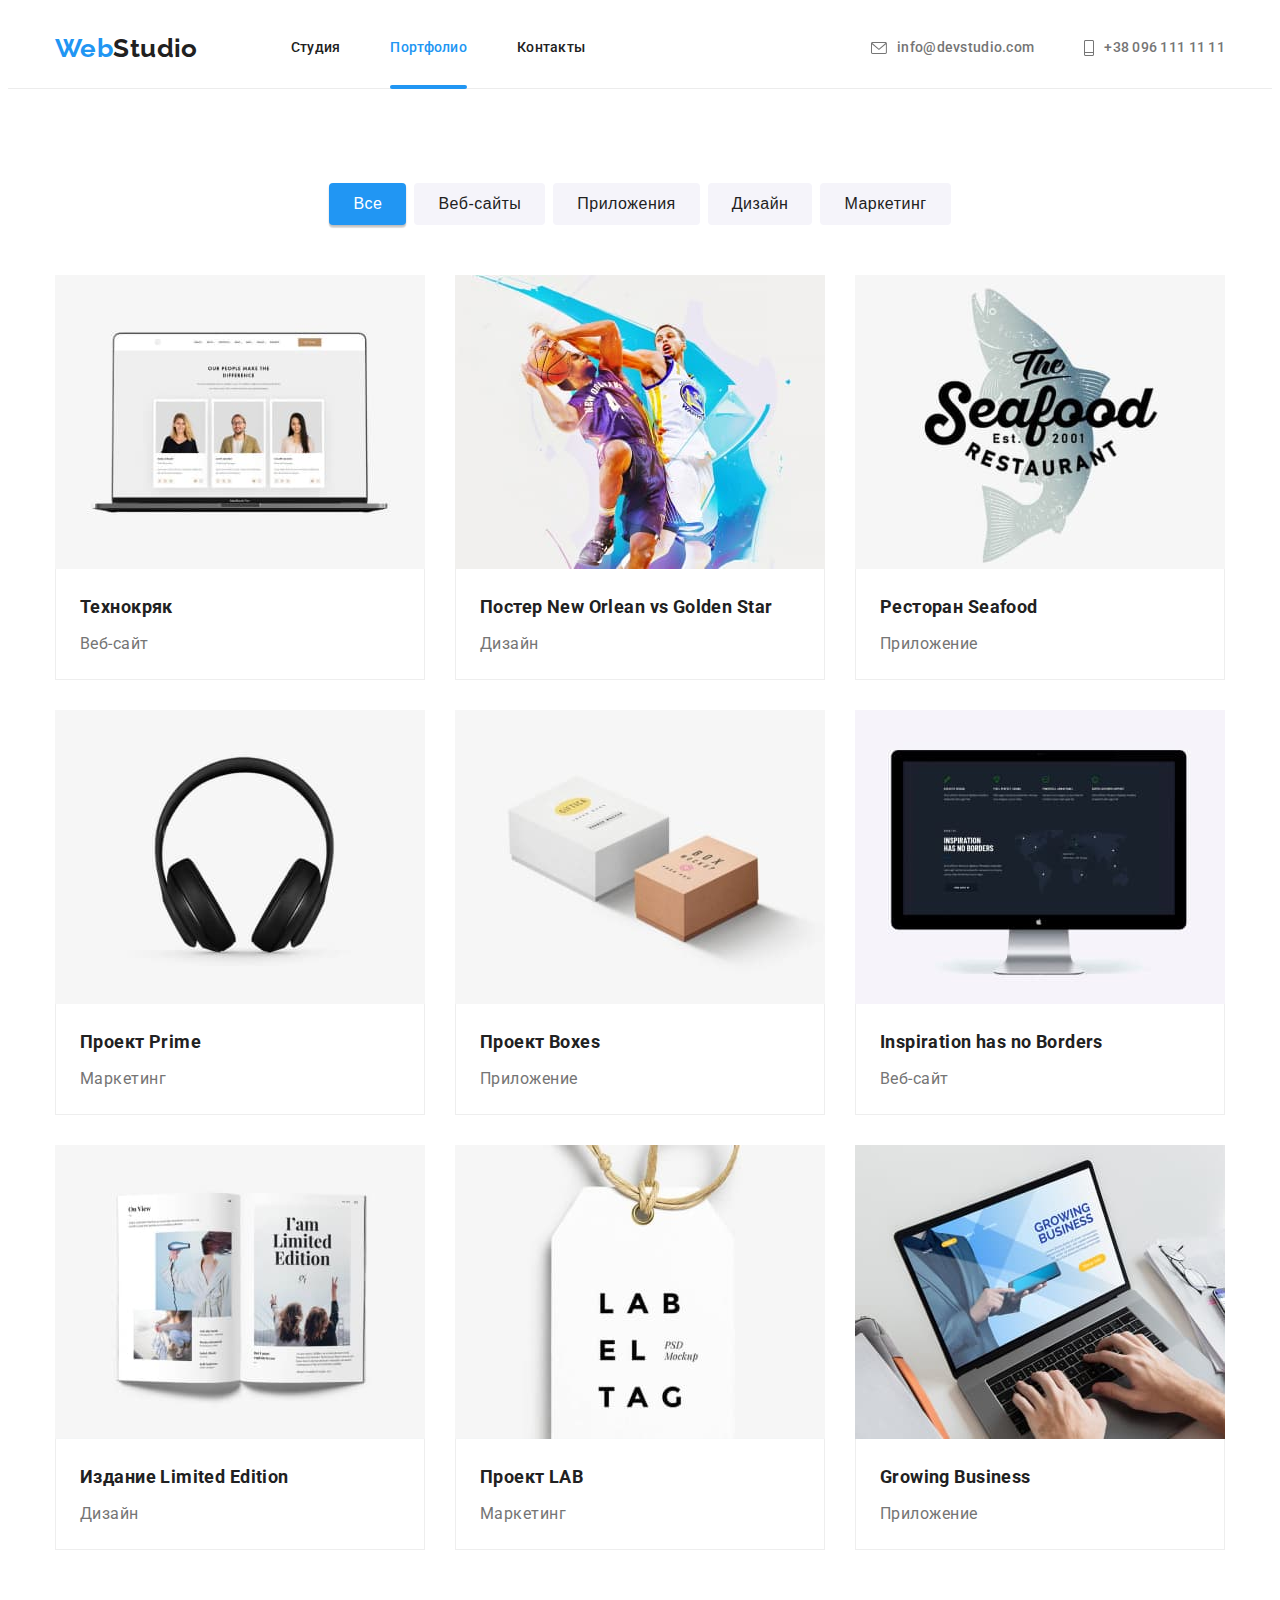
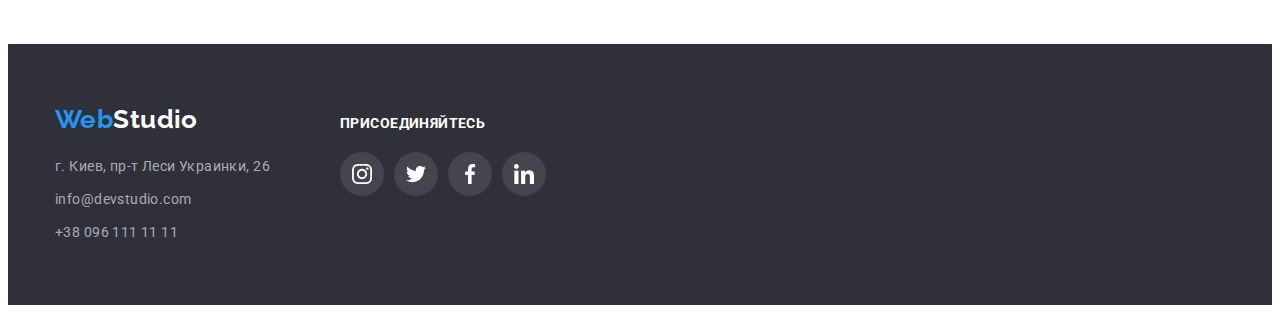
==== commit 1e2db697: "08.04.2022" ====
--- a/portfolio.html
+++ b/portfolio.html
@@ -45,14 +45,14 @@
         <ul class="auth-nav list">
           <li class="item">
             <a class="link header-link" href="mailto:info@example.com">
-              <svg class="link-icon">
+              <svg class="link-icon" width="16" height="12">
                 <use href="./images/sprite.svg#envelope"></use></svg
               >info@devstudio.com</a
             >
           </li>
           <li class="item">
             <a class="link header-link" href="tel:+38-099-111-11-11">
-              <svg class="link-icon">
+              <svg class="link-icon" width="10" height="16">
                 <use href="./images/sprite.svg#telephone"></use></svg
               >+38 096 111 11 11</a
             >
@@ -353,10 +353,8 @@
                   <p class="work-text">Маркетинг</p>
                 </div>
               </a>
-              <!-- </div> -->
-            </li>
-            <li class="card-item">
-              <!-- <div class="work-list-link"> -->
+            </li>
+            <li class="card-item">
               <a
                 class="link work-list-item"
                 href=""
@@ -388,7 +386,6 @@
                   <p class="work-text">Приложение</p>
                 </div>
               </a>
-              <!-- </div> -->
             </li>
           </ul>
         </div>
--- a/css/style.css
+++ b/css/style.css
@@ -18,6 +18,7 @@
   --card-item: 4;
   --client-link: #afb1b8;
   --footer-accent-background-color: rgba(255, 255, 255, 0.1);
+  --transition: 250ms cubic-bezier(0.4, 0, 0.2, 1);
 }
 
 body {
@@ -124,11 +125,9 @@
   font-weight: 500;
   padding-top: 32px;
   padding-bottom: 32px;
-  /* font-size: 14px; */
   line-height: 1.14;
   letter-spacing: 0.02em;
-  /* color: var(--primary-title-color); */
-  transition: color 250ms cubic-bezier(0.4, 0, 0.2, 1);
+  transition: color var(--transition);
 }
 .site-nav .link.current {
   color: var(--accent-color);
@@ -137,14 +136,11 @@
 .auth-nav {
   display: flex;
   margin-left: auto;
-  transition: fill 250ms cubic-bezier(0.4, 0, 0.2, 1),
-    color 250ms cubic-bezier(0.4, 0, 0.2, 1);
+  transition: fill var(--transition), color var(--transition);
 }
 
 .auth-nav .link-icon {
   fill: currentColor;
-  width: 16px;
-  height: 12px;
   margin-right: 10px;
 }
 
@@ -215,7 +211,7 @@
   letter-spacing: 0.06em;
   background: var(--accent-color);
   color: var(--secondary-accent-color);
-  transition: background-color 250ms cubic-bezier(0.4, 0, 0.2, 1);
+  transition: background-color var(--transition);
 }
 
 .hero-button:hover,
@@ -334,8 +330,10 @@
   color: var(--client-link);
   background-color: var(--footer-accent-background-color);
   border-radius: 50%;
-  transition: color 250ms cubic-bezier(0.4, 0, 0.2, 1),
-    background-color 250ms cubic-bezier(0.4, 0, 0.2, 1);
+  transition: color var(--transition), background-color var(--transition);
+}
+.footer .social-list-link {
+  color: var(--secondary-accent-color);
 }
 .social-list-icon {
   fill: currentColor;
@@ -410,18 +408,18 @@
   border-radius: 4px;
   justify-content: center;
   align-items: center;
-  transition: color 250ms cubic-bezier(0.4, 0, 0.2, 1);
+
+  transition: color var(--transition);
 }
 
 .client-link:hover,
 .client-link:focus {
-  outline: none;
   border: 1px solid var(--accent-color);
 }
 
 .client-link-icon {
   fill: currentColor;
-  transition: fill 250ms cubic-bezier(0.4, 0, 0.2, 1);
+  /* transition: fill var(--transition); */
 }
 
 .client-link:hover .client-link-icon,
@@ -446,10 +444,7 @@
 
 .adress {
   font-style: normal;
-  /* margin-top: 20px;
-  font-size: 14px; */
-  /* line-height: 1.71;
-  letter-spacing: 0.03em; */
+
   color: var(--secondary-accent-color);
 }
 
@@ -458,30 +453,12 @@
 }
 
 .logo-white {
-  /* font-family: Raleway, sans-serif;
-  font-weight: 700;
-  font-size: 26px;
-  line-height: 1.19;
-  letter-spacing: 0.03em; */
-  color: var(--secondary-accent-color);
-}
-/* .logo-footer span {
-  font-family: Raleway, sans-serif;
-  font-weight: 700;
-  font-size: 26px;
-  line-height: 1.19;
-  letter-spacing: 0.03em;
-
-  color: var(--accent-color);
-} */
+  color: var(--secondary-accent-color);
+}
 
 .nav-footer .link {
-  /* font-weight: 500;
-  font-size: 14px;
-  line-height: 1.14;
-  letter-spacing: 0.02em; */
   color: rgba(255, 255, 255, 0.6);
-  transition: color 250ms cubic-bezier(0.4, 0, 0.2, 1);
+  transition: color var(--transition);
 }
 .nav-footer .link:hover,
 .nav-footer .link:focus {
@@ -496,7 +473,6 @@
 }
 
 .join {
-  /* margin-top: 12px; */
   margin-left: 70px;
 }
 
@@ -519,7 +495,7 @@
   height: 44px;
   background-color: rgba(255, 255, 255, 0.1);
   border-radius: 50%;
-  transition: background-color 250ms cubic-bezier(0.4, 0, 0.2, 1);
+  transition: background-color var(--transition);
 }
 .join-list-icon {
   fill: var(--secondary-accent-color);
@@ -544,13 +520,7 @@
 /* Portfolio */
 
 /* filters start */
-.buttons-list .current {
-  color: var(--secondary-accent-color);
-  background: var(--accent-color);
-}
-/* .buttons {
-  
-} */
+
 .buttons-list {
   display: flex;
 
@@ -573,12 +543,12 @@
   color: var(--primary-title-color);
   cursor: pointer;
   background: var(--secondary-background-color);
-  transition: color 250ms cubic-bezier(0.4, 0, 0.2, 1),
-    background-color 250ms cubic-bezier(0.4, 0, 0.2, 1),
-    box-shadow 250ms cubic-bezier(0.4, 0, 0.2, 1);
+  transition: color var(--transition), background-color var(--transition),
+    box-shadow var(--transition);
 }
 .button:hover,
-.button:focus {
+.button:focus,
+.buttons-list .current {
   background-color: var(--accent-color);
   color: var(--secondary-accent-color);
   box-shadow: 0px 2px 2px rgba(0, 0, 0, 0.12), 0px 1px 2px rgba(0, 0, 0, 0.08),
@@ -592,10 +562,17 @@
 }
 
 .work-list-item {
-  position: relative;
-
-  transition: box-shadow 250ms cubic-bezier(0.4, 0, 0.2, 1);
-}
+  display: flex;
+  flex-direction: column;
+  transition: box-shadow var(--transition);
+}
+
+.work-list-item:hover,
+.work-list-item:focus {
+  box-shadow: 1px 4px 6px rgba(0, 0, 0, 0.16), 0px 4px 4px rgba(0, 0, 0, 0.06),
+    0px 1px 1px rgba(0, 0, 0, 0.12);
+}
+
 .product {
   position: relative;
   overflow: hidden;
@@ -611,7 +588,7 @@
   background-color: rgba(33, 150, 243, 0.9);
 
   transform: translateY(100%);
-  transition: transform 250ms cubic-bezier(0.4, 0, 0.2, 1);
+  transition: transform var(--transition);
 }
 
 .product-thumb {
@@ -632,13 +609,9 @@
   color: rgba(255, 255, 255, 1);
 }
 
-.work-list-item:hover .work-content,
-.work-list-item:focus .work-content,
 .work-list-item:hover .product-overlay,
 .work-list-item:focus .product-overlay {
   transform: translateY(0);
-  box-shadow: 1px 4px 6px rgba(0, 0, 0, 0.16), 0px 4px 4px rgba(0, 0, 0, 0.06),
-    0px 1px 1px rgba(0, 0, 0, 0.12);
 }
 
 .work-title {
@@ -673,7 +646,7 @@
   height: 100%;
   background-color: rgba(0, 0, 0, 0.2);
   opacity: 1;
-  transition: opacity 250ms cubic-bezier(0.4, 0, 0.2, 1);
+  transition: opacity var(--transition);
 }
 
 .backdrop.is-hidden {
@@ -699,7 +672,7 @@
     0px 1px 3px rgba(0, 0, 0, 0.12);
 
   transform: translate(-50%, -50%) scale(1);
-  transition: transform 250ms cubic-bezier(0.4, 0, 0.2, 1);
+  transition: transform var(--transition);
 }
 
 .hero-close-btn {
